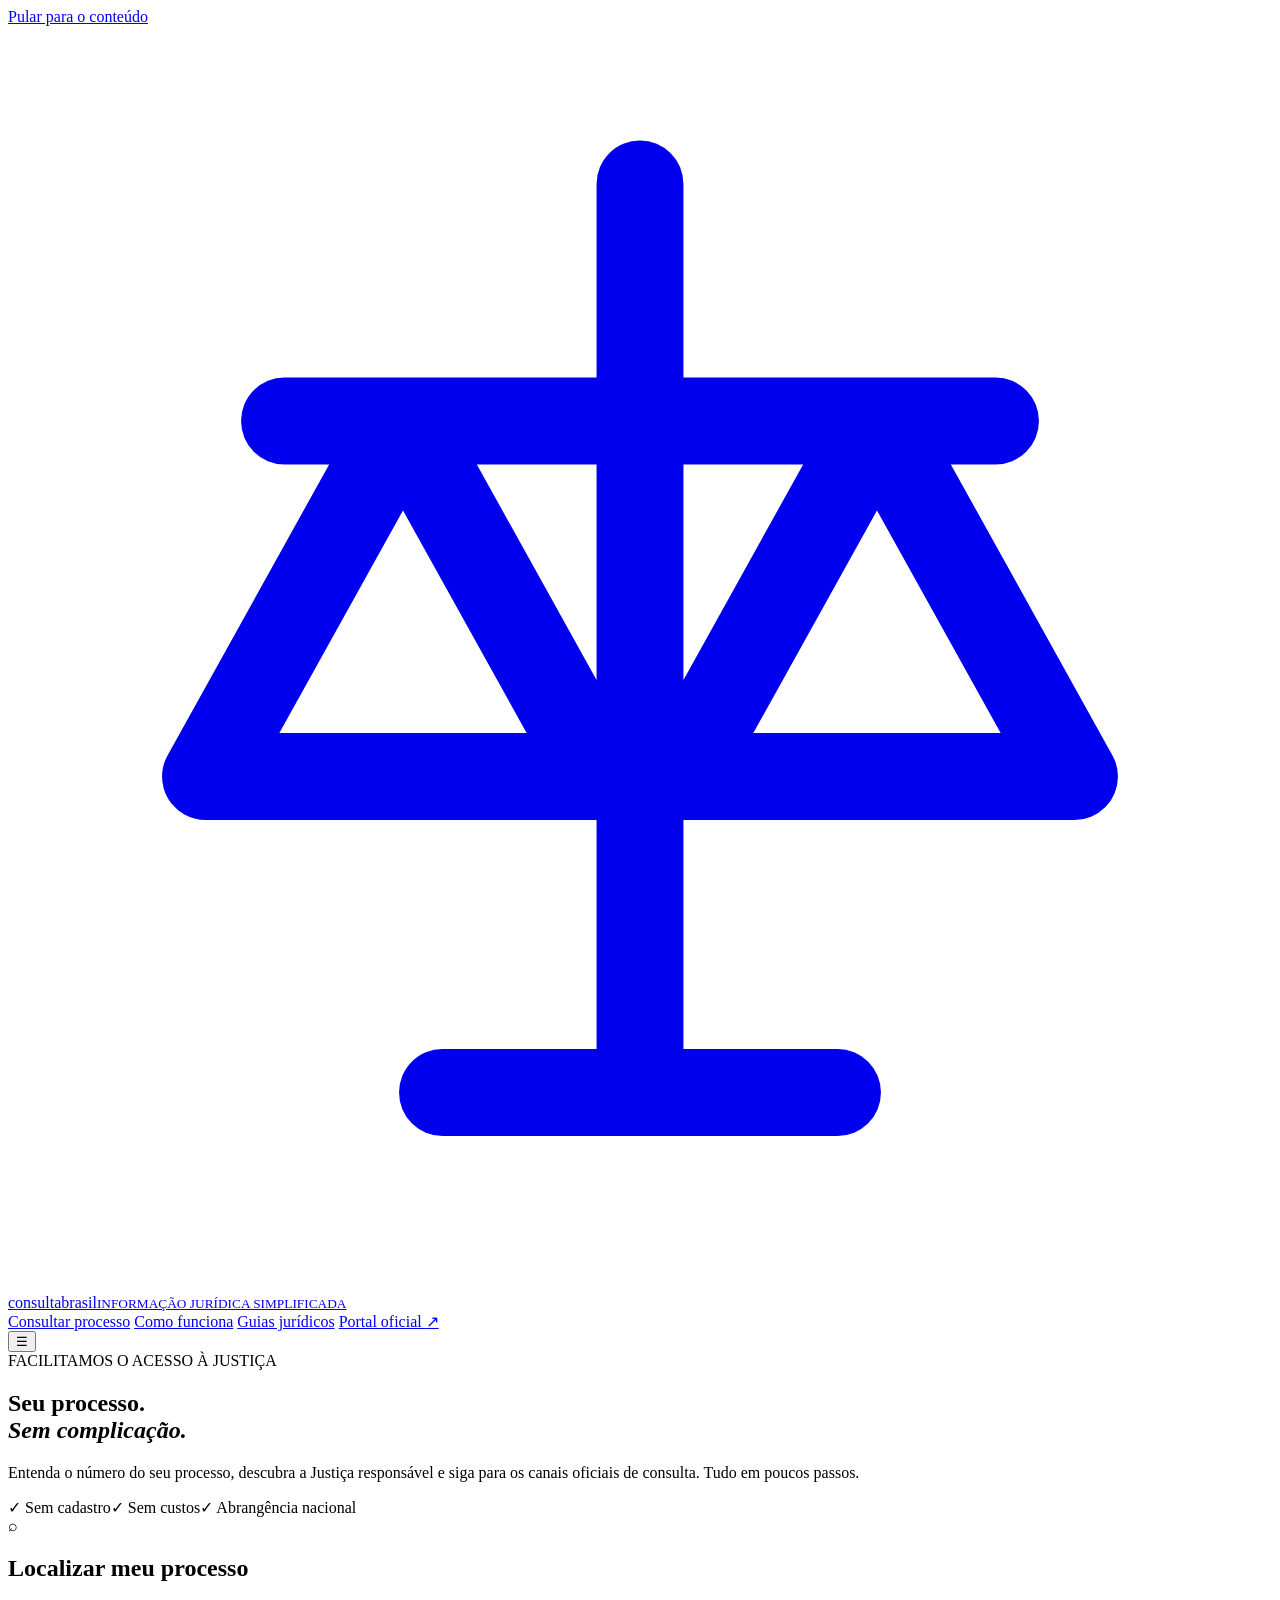
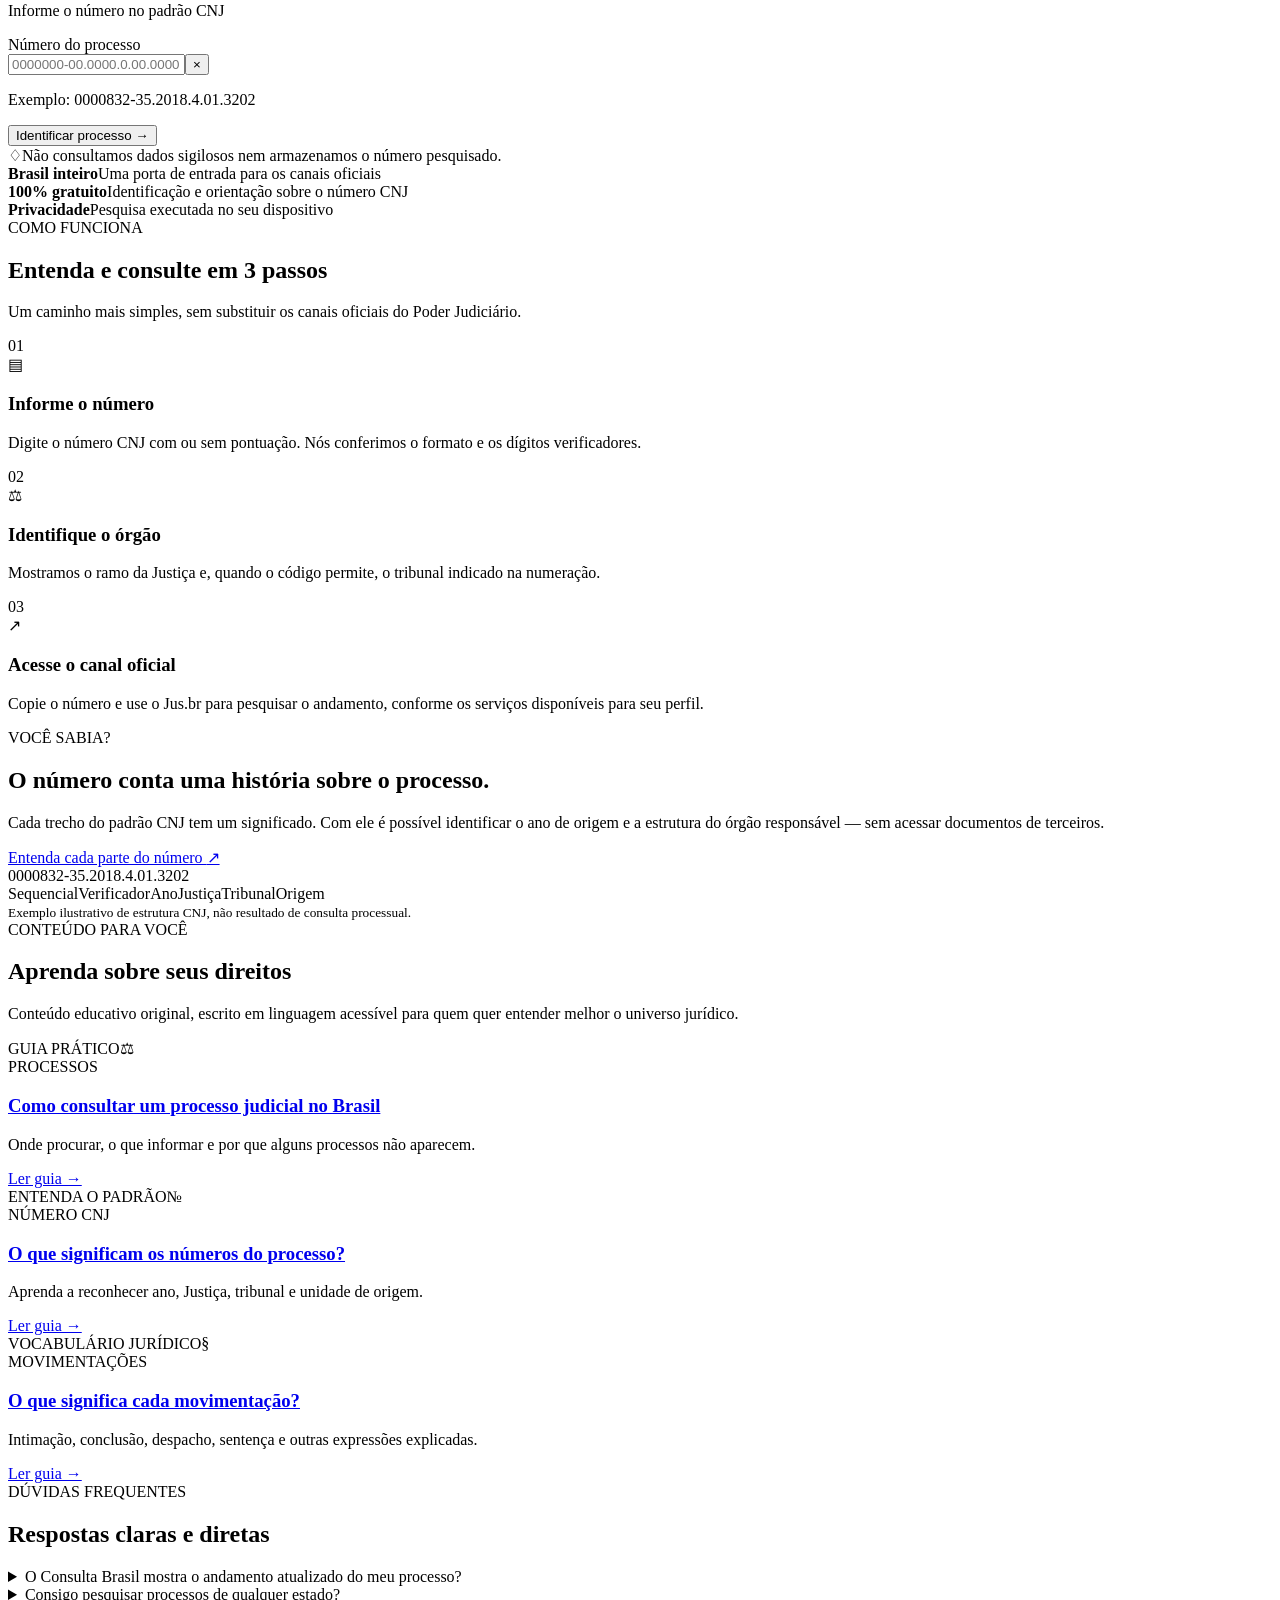
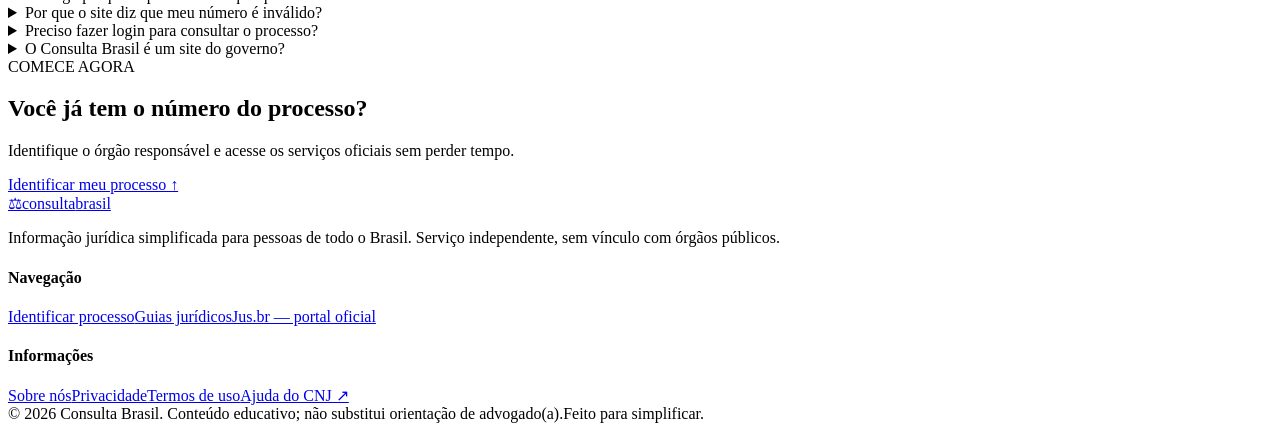
==== index.html @ 80f31849 "feat: iniciar portal Consulta Brasil v1.0.0" ====
<!DOCTYPE html>
<html lang="pt-BR">
<head>
  <meta charset="utf-8" />
  <meta name="viewport" content="width=device-width, initial-scale=1" />
  <meta name="theme-color" content="#0b1425" />
  <meta name="description" content="Entenda o número de seu processo judicial, identifique a Justiça responsável e encontre o caminho para consultar o andamento nos canais oficiais do Brasil." />
  <meta name="robots" content="index,follow" />
  <title>Consulta Brasil — Seu processo, sem complicação</title>
  <link rel="icon" type="image/svg+xml" href="assets/favicon.svg" />
  <link rel="stylesheet" href="assets/style.css" />
  <script src="assets/app.js" defer></script>
</head>
<body>
  <a class="skip" href="#principal">Pular para o conteúdo</a>
  <header class="header">
    <div class="wrap header-inner">
      <a class="brand" href="./" aria-label="Consulta Brasil - início">
        <span class="brand-mark" aria-hidden="true"><svg viewBox="0 0 32 32" fill="none"><path d="M16 4v23M7 10h18M10 10l-5 9h10l-5-9Zm12 0-5 9h10l-5-9ZM11 27h10" stroke="currentColor" stroke-width="2.2" stroke-linejoin="round" stroke-linecap="round"/></svg></span>
        <span>consulta<span class="brand-accent">brasil</span><small>INFORMAÇÃO JURÍDICA SIMPLIFICADA</small></span>
      </a>
      <nav class="nav" aria-label="Navegação principal">
        <a href="#consulta">Consultar processo</a>
        <a href="#como-funciona">Como funciona</a>
        <a href="#guias">Guias jurídicos</a>
        <a class="nav-cta" href="https://www.jus.br/" target="_blank" rel="noopener noreferrer">Portal oficial <span aria-hidden="true">↗</span></a>
      </nav>
      <button id="mobile-menu" class="menu-toggle" aria-expanded="false" aria-controls="mobile-nav" aria-label="Abrir menu">☰</button>
    </div>
    <nav id="mobile-nav" class="mobile-nav wrap" aria-label="Menu mobile" hidden>
      <a href="#consulta">Consultar processo</a><a href="#como-funciona">Como funciona</a><a href="#guias">Guias jurídicos</a><a href="https://www.jus.br/" target="_blank" rel="noopener noreferrer">Portal oficial ↗</a>
    </nav>
  </header>

  <main id="principal">
    <section class="hero" id="consulta">
      <div class="ambient ambient-one"></div><div class="ambient ambient-two"></div>
      <div class="wrap hero-grid">
        <div class="hero-copy">
          <div class="eyebrow"><span class="dot"></span> FACILITAMOS O ACESSO À JUSTIÇA</div>
          <h1>Seu processo.<br /><em>Sem complicação.</em></h1>
          <p>Entenda o número do seu processo, descubra a Justiça responsável e siga para os canais oficiais de consulta. Tudo em poucos passos.</p>
          <div class="hero-trust"><span>✓ Sem cadastro</span><span>✓ Sem custos</span><span>✓ Abrangência nacional</span></div>
        </div>
        <div class="search-card">
          <div class="card-top"><span class="circle-icon" aria-hidden="true">⌕</span><div><h2>Localizar meu processo</h2><p>Informe o número no padrão CNJ</p></div></div>
          <form id="cnj-form" novalidate>
            <label for="processo">Número do processo</label>
            <div class="input-shell"><input id="processo" name="processo" inputmode="numeric" autocomplete="off" maxlength="25" placeholder="0000000-00.0000.0.00.0000" aria-describedby="input-help" required/><button type="button" id="clear-processo" class="clear-btn" aria-label="Limpar número">×</button></div>
            <p id="input-help" class="input-help">Exemplo: 0000832-35.2018.4.01.3202</p>
            <div id="error" class="error" role="alert" hidden></div>
            <button type="submit" class="primary full">Identificar processo <span aria-hidden="true">→</span></button>
          </form>
          <div class="search-foot"><span aria-hidden="true">♢</span><span>Não consultamos dados sigilosos nem armazenamos o número pesquisado.</span></div>
        </div>
      </div>
    </section>

    <section id="result-area" class="wrap result-area" hidden aria-live="polite">
      <div class="result-panel"><div class="result-intro"><div><span class="kicker">RESULTADO DA IDENTIFICAÇÃO</span><h2>Entenda o seu número</h2><p id="result-note">Estas são informações extraídas do número, não uma consulta ao andamento.</p></div><span class="result-pill">Número verificado ✓</span></div>
      <div class="result-grid">
        <div><span class="result-label">Número formatado</span><strong id="result-number">—</strong></div>
        <div><span class="result-label">Ramo da Justiça</span><strong id="result-branch">—</strong></div>
        <div><span class="result-label">Órgão identificado</span><strong id="result-court">—</strong></div>
        <div><span class="result-label">Ano de distribuição</span><strong id="result-year">—</strong></div>
      </div>
      <div class="result-actions"><button class="secondary" id="copy-number">Copiar número</button><a class="primary" href="https://www.jus.br/" target="_blank" rel="noopener noreferrer">Consultar no Jus.br <span aria-hidden="true">↗</span></a></div>
      <p class="result-warning"><strong>Atenção:</strong> a validação verifica apenas o formato e os dígitos do número. Não confirma a existência do processo, sua situação ou suas movimentações. O portal oficial pode exigir autenticação gov.br e a cobertura depende dos sistemas integrados.</p>
      </div>
    </section>

    <section class="metrics"><div class="wrap metric-grid"><div><strong>Brasil inteiro</strong><span>Uma porta de entrada para os canais oficiais</span></div><div><strong>100% gratuito</strong><span>Identificação e orientação sobre o número CNJ</span></div><div><strong>Privacidade</strong><span>Pesquisa executada no seu dispositivo</span></div></div></section>

    <section id="como-funciona" class="section wrap"><div class="section-heading center"><span class="kicker">COMO FUNCIONA</span><h2>Entenda e consulte em 3 passos</h2><p>Um caminho mais simples, sem substituir os canais oficiais do Poder Judiciário.</p></div>
      <div class="steps">
        <article class="step"><div class="step-no">01</div><div class="step-icon">▤</div><h3>Informe o número</h3><p>Digite o número CNJ com ou sem pontuação. Nós conferimos o formato e os dígitos verificadores.</p></article>
        <article class="step"><div class="step-no">02</div><div class="step-icon">⚖</div><h3>Identifique o órgão</h3><p>Mostramos o ramo da Justiça e, quando o código permite, o tribunal indicado na numeração.</p></article>
        <article class="step"><div class="step-no">03</div><div class="step-icon">↗</div><h3>Acesse o canal oficial</h3><p>Copie o número e use o Jus.br para pesquisar o andamento, conforme os serviços disponíveis para seu perfil.</p></article>
      </div>
    </section>

    <section class="explain"><div class="wrap explain-inner"><div><span class="kicker">VOCÊ SABIA?</span><h2>O número conta uma história sobre o processo.</h2><p>Cada trecho do padrão CNJ tem um significado. Com ele é possível identificar o ano de origem e a estrutura do órgão responsável — sem acessar documentos de terceiros.</p><a class="text-link" href="guias/entenda-numero-cnj.html">Entenda cada parte do número <span aria-hidden="true">↗</span></a></div><div class="number-diagram"><div class="diagram-number"><span>0000832</span>-<span>35</span>.<span>2018</span>.<span>4</span>.<span>01</span>.<span>3202</span></div><div class="diagram-chips"><span>Sequencial</span><span>Verificador</span><span>Ano</span><span>Justiça</span><span>Tribunal</span><span>Origem</span></div><small>Exemplo ilustrativo de estrutura CNJ, não resultado de consulta processual.</small></div></div></section>

    <section id="guias" class="section wrap"><div class="section-heading split"><div><span class="kicker">CONTEÚDO PARA VOCÊ</span><h2>Aprenda sobre seus direitos</h2></div><p>Conteúdo educativo original, escrito em linguagem acessível para quem quer entender melhor o universo jurídico.</p></div>
      <div class="articles">
        <article class="article"><div class="article-picture p1"><span>GUIA PRÁTICO</span><span class="illustration">⚖</span></div><div class="article-body"><span class="article-tag">PROCESSOS</span><h3><a href="guias/como-consultar-processo.html">Como consultar um processo judicial no Brasil</a></h3><p>Onde procurar, o que informar e por que alguns processos não aparecem.</p><a class="text-link" href="guias/como-consultar-processo.html">Ler guia →</a></div></article>
        <article class="article"><div class="article-picture p2"><span>ENTENDA O PADRÃO</span><span class="illustration">№</span></div><div class="article-body"><span class="article-tag">NÚMERO CNJ</span><h3><a href="guias/entenda-numero-cnj.html">O que significam os números do processo?</a></h3><p>Aprenda a reconhecer ano, Justiça, tribunal e unidade de origem.</p><a class="text-link" href="guias/entenda-numero-cnj.html">Ler guia →</a></div></article>
        <article class="article"><div class="article-picture p3"><span>VOCABULÁRIO JURÍDICO</span><span class="illustration">§</span></div><div class="article-body"><span class="article-tag">MOVIMENTAÇÕES</span><h3><a href="guias/movimentacoes-processuais.html">O que significa cada movimentação?</a></h3><p>Intimação, conclusão, despacho, sentença e outras expressões explicadas.</p><a class="text-link" href="guias/movimentacoes-processuais.html">Ler guia →</a></div></article>
      </div>
    </section>

    <section class="section faq wrap"><div class="section-heading center"><span class="kicker">DÚVIDAS FREQUENTES</span><h2>Respostas claras e diretas</h2></div><div class="faq-list">
      <details><summary>O Consulta Brasil mostra o andamento atualizado do meu processo?</summary><p>Ainda não. Nesta versão, a ferramenta valida e interpreta o número CNJ e encaminha você para a consulta no portal oficial Jus.br. Não exibimos movimentações reais sem uma fonte de dados autorizada.</p></details>
      <details><summary>Consigo pesquisar processos de qualquer estado?</summary><p>A ferramenta reconhece números CNJ de ramos da Justiça de todo o país, inclusive os 27 tribunais estaduais. A consulta de andamento ocorre no Jus.br ou no tribunal competente, conforme disponibilidade e requisitos de acesso.</p></details>
      <details><summary>Por que o site diz que meu número é inválido?</summary><p>Verifique se digitou os 20 dígitos, se não faltou nenhum zero à esquerda e se copiou corretamente o dígito verificador. Alguns processos antigos podem usar formatos diferentes do CNJ.</p></details>
      <details><summary>Preciso fazer login para consultar o processo?</summary><p>Para identificar o número aqui, não. Para acessar serviços do Jus.br, pode ser necessário entrar com uma conta gov.br de nível exigido pelo serviço. Consulte as instruções do CNJ.</p></details>
      <details><summary>O Consulta Brasil é um site do governo?</summary><p>Não. Somos uma iniciativa independente de informação jurídica. Não temos vínculo oficial com o CNJ, tribunais ou o portal Jus.br.</p></details>
    </div></section>

    <section class="end-banner"><div class="wrap end-banner-inner"><div><span class="kicker">COMECE AGORA</span><h2>Você já tem o número do processo?</h2><p>Identifique o órgão responsável e acesse os serviços oficiais sem perder tempo.</p></div><a class="primary light" href="#consulta">Identificar meu processo ↑</a></div></section>
  </main>

  <footer class="footer"><div class="wrap footer-top"><div class="footer-brand"><a class="brand" href="./"><span class="brand-mark" aria-hidden="true">⚖</span><span>consulta<span class="brand-accent">brasil</span></span></a><p>Informação jurídica simplificada para pessoas de todo o Brasil. Serviço independente, sem vínculo com órgãos públicos.</p></div><div><h4>Navegação</h4><a href="#consulta">Identificar processo</a><a href="#guias">Guias jurídicos</a><a href="https://www.jus.br/" target="_blank" rel="noopener noreferrer">Jus.br — portal oficial</a></div><div><h4>Informações</h4><a href="sobre.html">Sobre nós</a><a href="privacidade.html">Privacidade</a><a href="termos.html">Termos de uso</a><a href="https://www.cnj.jus.br/tecnologia-da-informacao-e-comunicacao/justica-4-0/jus-br/perguntas-frequentes/" target="_blank" rel="noopener noreferrer">Ajuda do CNJ ↗</a></div></div><div class="wrap footer-bottom"><span>© <span id="year">2026</span> Consulta Brasil. Conteúdo educativo; não substitui orientação de advogado(a).</span><span>Feito para simplificar.</span></div></footer>
  <div id="toast" class="toast" role="status" aria-live="polite" hidden></div>
</body></html>
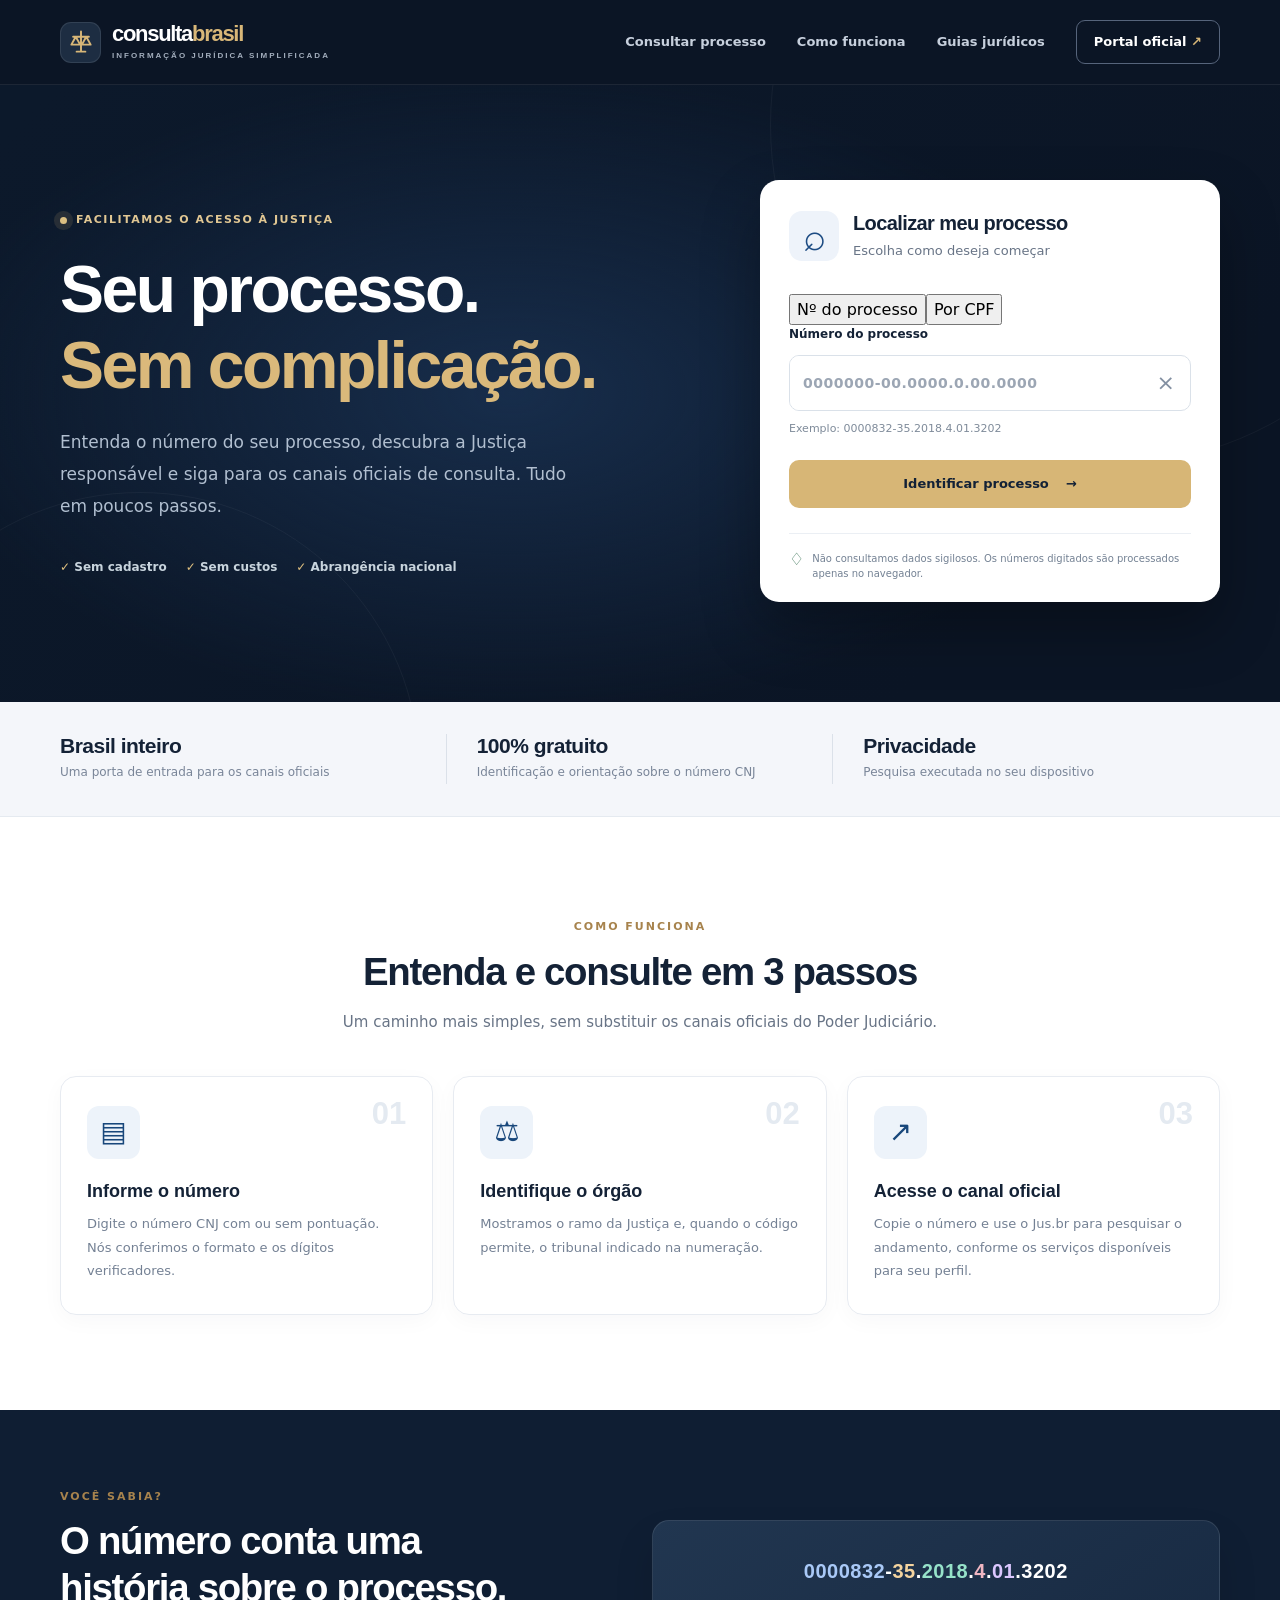
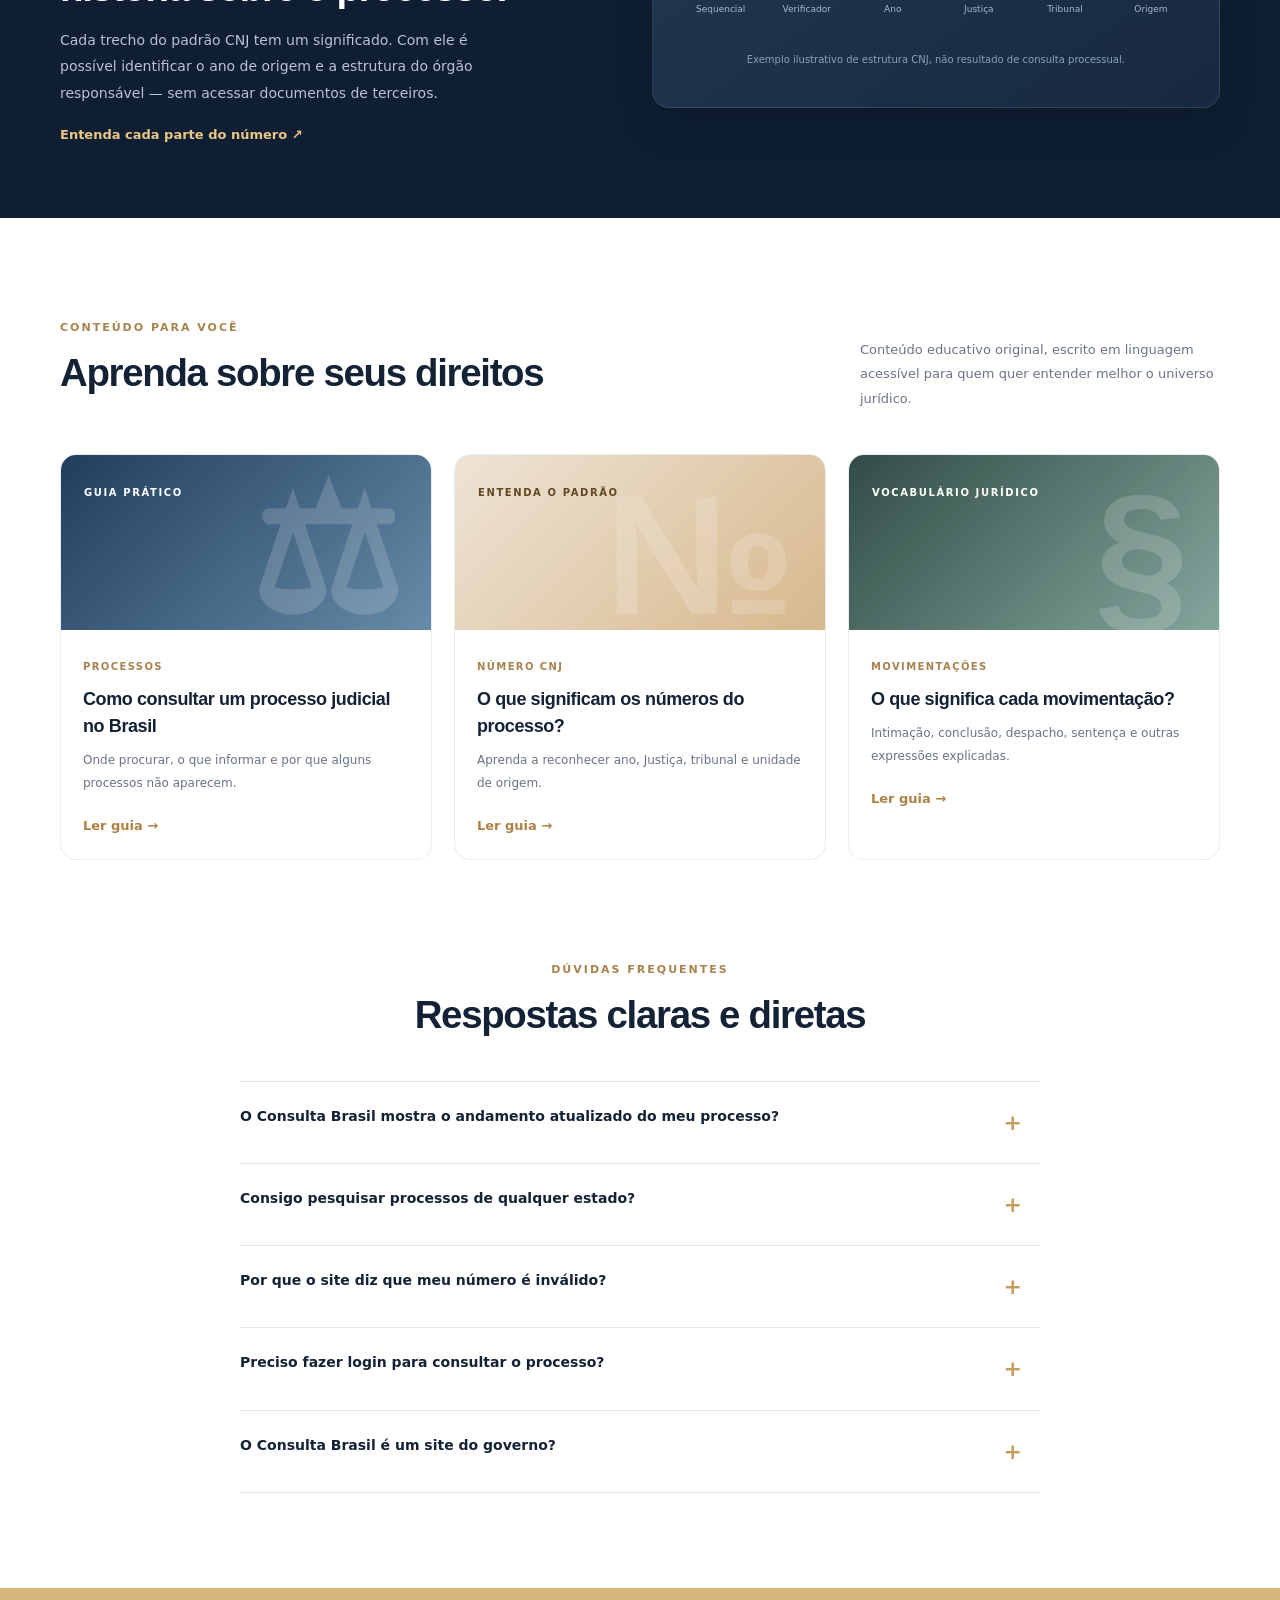
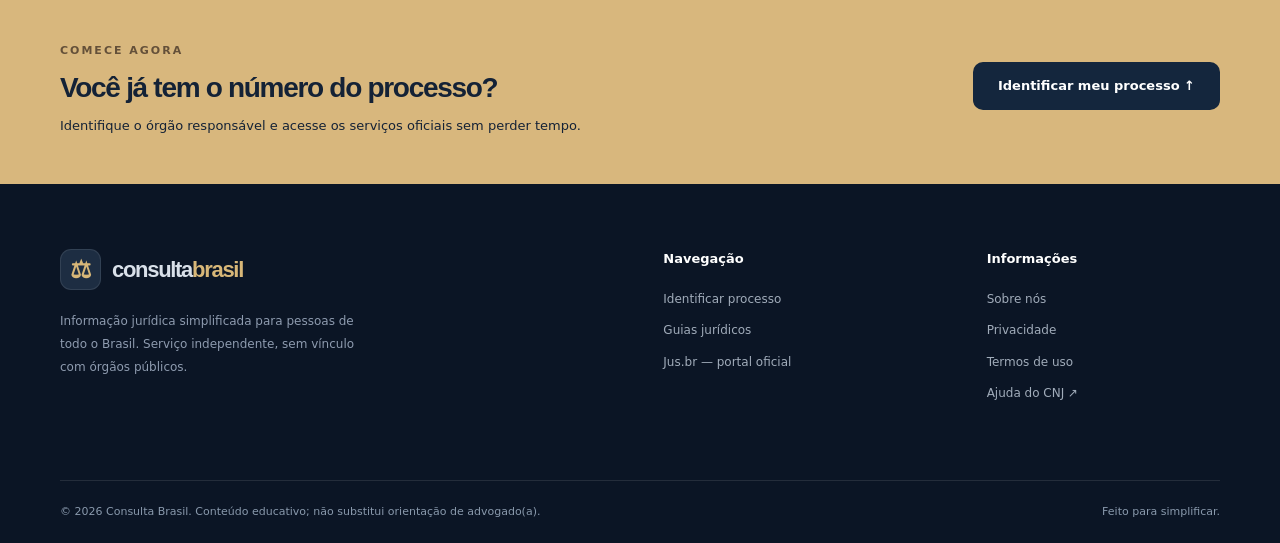
==== commit 2cb14d91: "feat: adicionar aba de consulta CPF com acesso seguro a portais oficiais" ====
--- a/index.html
+++ b/index.html
@@ -43,7 +43,8 @@
           <div class="hero-trust"><span>✓ Sem cadastro</span><span>✓ Sem custos</span><span>✓ Abrangência nacional</span></div>
         </div>
         <div class="search-card">
-          <div class="card-top"><span class="circle-icon" aria-hidden="true">⌕</span><div><h2>Localizar meu processo</h2><p>Informe o número no padrão CNJ</p></div></div>
+          <div class="card-top"><span class="circle-icon" aria-hidden="true">⌕</span><div><h2>Localizar meu processo</h2><p>Escolha como deseja começar</p></div></div>
+          <div class="search-tabs" role="tablist" aria-label="Forma de consulta"><button type="button" id="tab-cnj" class="search-tab active" role="tab" aria-selected="true" aria-controls="cnj-form">Nº do processo</button><button type="button" id="tab-cpf" class="search-tab" role="tab" aria-selected="false" aria-controls="cpf-form">Por CPF</button></div>
           <form id="cnj-form" novalidate>
             <label for="processo">Número do processo</label>
             <div class="input-shell"><input id="processo" name="processo" inputmode="numeric" autocomplete="off" maxlength="25" placeholder="0000000-00.0000.0.00.0000" aria-describedby="input-help" required/><button type="button" id="clear-processo" class="clear-btn" aria-label="Limpar número">×</button></div>
@@ -51,7 +52,27 @@
             <div id="error" class="error" role="alert" hidden></div>
             <button type="submit" class="primary full">Identificar processo <span aria-hidden="true">→</span></button>
           </form>
-          <div class="search-foot"><span aria-hidden="true">♢</span><span>Não consultamos dados sigilosos nem armazenamos o número pesquisado.</span></div>
+          <form id="cpf-form" novalidate hidden aria-labelledby="tab-cpf">
+            <label for="cpf">CPF da pessoa interessada</label>
+            <div class="input-shell"><input id="cpf" name="cpf" inputmode="numeric" autocomplete="off" maxlength="14" placeholder="000.000.000-00" aria-describedby="cpf-help" required/><button type="button" id="clear-cpf" class="clear-btn" aria-label="Limpar CPF">×</button></div>
+            <p id="cpf-help" class="input-help">Validamos o formato no seu aparelho. O CPF não é enviado nem armazenado pelo Consulta Brasil.</p>
+            <label for="cpf-court">Onde deseja consultar?</label>
+            <select id="cpf-court" class="court-select" required>
+              <option value="mt">Mato Grosso — TJMT</option>
+              <option value="mg">Minas Gerais — TJMG (PJe 1º grau)</option>
+              <option value="rj">Rio de Janeiro — TJRJ (PJe 2º grau)</option>
+              <option value="outros">Outros tribunais do Brasil — Diretório do CNJ</option>
+            </select>
+            <div id="cpf-error" class="error" role="alert" hidden></div>
+            <button type="submit" class="primary full">Escolher consulta oficial <span aria-hidden="true">↗</span></button>
+            <div id="cpf-result" class="cpf-result" hidden aria-live="polite">
+              <strong id="cpf-result-title">CPF validado</strong>
+              <p id="cpf-result-info">Agora abra o tribunal e informe o CPF na página oficial.</p>
+              <div class="result-actions"><button type="button" class="secondary" id="copy-cpf">Copiar CPF</button><a id="cpf-official-link" class="primary" href="https://consultaprocessual.tjmt.jus.br/" target="_blank" rel="noopener noreferrer">Abrir tribunal ↗</a></div>
+            </div>
+            <p class="cpf-disclaimer">Não buscamos processos por CPF diretamente nem mostramos dados de terceiros. Somente o tribunal informa resultados públicos, conforme suas regras.</p>
+          </form>
+          <div class="search-foot"><span aria-hidden="true">♢</span><span>Não consultamos dados sigilosos. Os números digitados são processados apenas no navegador.</span></div>
         </div>
       </div>
     </section>
--- a/assets/style.css
+++ b/assets/style.css
@@ -0,0 +1,11 @@
+:root{--ink:#142236;--muted:#687486;--dark:#0b1525;--dark2:#101e34;--gold:#d8b778;--bg:#f8fafc;--line:#e5eaf0;--blue:#1a4f9d;--radius:18px}
+*{box-sizing:border-box}html{scroll-behavior:smooth}body{margin:0;font-family:'DM Sans',system-ui,-apple-system,sans-serif;background:#fff;color:var(--ink);line-height:1.6}a{text-decoration:none;color:inherit}button,input{font:inherit}button{cursor:pointer}button:focus-visible,a:focus-visible,input:focus-visible,summary:focus-visible{outline:3px solid #9bc6ff;outline-offset:3px}h1,h2,h3,h4,p{margin-top:0}.wrap{width:min(1160px,calc(100% - 44px));margin-inline:auto}.skip{position:absolute;top:-100px;left:10px;background:white;padding:10px;z-index:999}.skip:focus{top:10px}[hidden]{display:none!important}
+.header{height:auto;min-height:84px;background:#0b1525;border-bottom:1px solid #ffffff13;color:white;position:relative;z-index:10}.header-inner{display:flex;align-items:center;justify-content:space-between;min-height:84px}.brand{display:inline-flex;align-items:center;gap:11px;font-family:'Manrope',sans-serif;font-size:22px;font-weight:800;letter-spacing:-1.3px;line-height:1}.brand-mark{width:41px;height:41px;background:#1d2d42;color:var(--gold);display:grid;place-items:center;border:1px solid #ffffff18;border-radius:11px;font-size:24px}.brand-mark svg{width:28px}.brand-accent{color:var(--gold)}.brand small{display:block;font:600 8px/1.5 'Manrope',sans-serif;letter-spacing:2px;color:#a3aebd;margin-top:5px}.nav{display:flex;align-items:center;gap:31px;font-size:13px;color:#c7d0dd;font-weight:600}.nav>a:hover,.mobile-nav>a:hover{color:white}.nav .nav-cta{border:1px solid #56647b;padding:11px 17px;border-radius:9px;color:white}.nav .nav-cta span{color:var(--gold)}.menu-toggle{display:none;background:none;border:1px solid #657185;color:white;border-radius:8px;padding:5px 10px;font-size:24px}.mobile-nav{padding-bottom:20px}.mobile-nav a{display:block;color:#e7edf4;padding:12px;border-bottom:1px solid #ffffff18}
+.hero{position:relative;background:radial-gradient(ellipse 58% 65% at 40% 50%,#172d4b 0%,transparent 80%),linear-gradient(135deg,#0c192b 3%,#0b1525 80%);overflow:hidden;padding:95px 0 100px;color:white}.ambient{position:absolute;border:1px solid #ffffff0b;border-radius:50%;pointer-events:none}.ambient-one{width:680px;height:680px;top:-300px;right:-170px}.ambient-two{width:560px;height:560px;bottom:-350px;left:-140px}.hero-grid{display:grid;grid-template-columns:1fr 460px;gap:62px;align-items:center;position:relative}.eyebrow,.kicker{font-weight:800;letter-spacing:2px;font-size:11px;color:#a7834d}.eyebrow{display:inline-flex;align-items:center;gap:9px;letter-spacing:1.5px;color:#e1c793;margin-bottom:23px}.dot{width:7px;height:7px;border-radius:50%;background:#dcc082;box-shadow:0 0 0 6px #dab77620}.hero h1{font:800 clamp(38px,5.2vw,66px)/1.15 'Manrope',sans-serif;letter-spacing:-2.5px;margin:0 0 22px}.hero h1 em{font-style:normal;color:#dab97b}.hero-copy>p{color:#b1bfd0;max-width:520px;font-size:17px;line-height:1.9}.hero-trust{display:flex;gap:19px;flex-wrap:wrap;color:#c8d4dd;margin-top:35px;font-weight:700;font-size:12px}.hero-trust span::first-letter{color:#e0c180}.search-card{background:#fff;color:var(--ink);padding:31px 29px 21px;border-radius:19px;box-shadow:0 27px 58px #0000004d}.card-top{display:flex;align-items:center;gap:14px;margin-bottom:32px}.circle-icon{display:grid;place-items:center;width:50px;height:50px;border-radius:13px;background:#eef3fa;color:#1d4c83;font-size:39px;font-family:Georgia,serif;line-height:1}.card-top h2{font:800 20px/1.25 'Manrope',sans-serif;letter-spacing:-.6px;margin-bottom:5px}.card-top p{font-size:13px;color:var(--muted);margin:0}.search-card label{display:block;font-weight:800;font-size:12px;margin-bottom:10px}.input-shell{display:flex;align-items:center;border:1px solid #dae1e9;border-radius:10px;overflow:hidden;transition:.2s}.input-shell:focus-within{border-color:#3e7bcb;box-shadow:0 0 0 3px #2069b51a}.input-shell input{border:0;padding:16px 13px;width:100%;min-width:0;outline:none!important;letter-spacing:.5px;color:#162940;font-weight:700;font-size:14px}.input-shell input::placeholder{color:#9ca6b4}.clear-btn{border:0;background:transparent;color:#8390a2;padding:8px 15px;font-size:22px}.input-help{font-size:11px;color:#7f8b9a;margin:9px 0 22px}.error{background:#fff0f0;border:1px solid #ffbaba;color:#a72c2c;padding:11px 13px;border-radius:8px;font-size:12px;margin-bottom:12px}.primary{display:inline-flex;align-items:center;justify-content:center;gap:17px;padding:14px 25px;border:0;border-radius:10px;background:#d7b676;color:#122136;font-size:13px;font-weight:800;min-height:48px;transition:filter .2s,transform .2s}.primary:hover{filter:brightness(1.07);transform:translateY(-1px)}.primary.full{width:100%}.search-foot{border-top:1px solid #ebeff4;display:flex;gap:8px;align-items:flex-start;margin-top:25px;padding-top:17px;color:#738193;font-size:10px;line-height:1.5}.search-foot span:first-child{color:#4d8066;font-size:17px;margin-top:-4px}
+.result-area{padding-top:32px;scroll-margin-top:20px}.result-panel{padding:30px;border:1px solid #dae5ee;box-shadow:0 10px 25px #1e3c5910;border-radius:18px;background:#f9fbff}.result-intro{display:flex;justify-content:space-between;align-items:start;gap:12px}.result-intro h2{font:800 26px 'Manrope',sans-serif;letter-spacing:-.7px;margin:5px 0 4px}.result-intro p{color:var(--muted);font-size:13px}.result-pill{white-space:nowrap;color:#236149;background:#e4f5e9;border-radius:50px;padding:8px 12px;font-size:11px;font-weight:800}.result-grid{display:grid;grid-template-columns:repeat(2,1fr);gap:15px;padding:23px 0}.result-grid>div{padding:15px;border:1px solid #e1e8f0;border-radius:10px;background:white}.result-label{display:block;color:var(--muted);font-size:11px;margin-bottom:7px}.result-grid strong{font-size:14px;overflow-wrap:anywhere}.result-actions{display:flex;gap:12px;flex-wrap:wrap}.secondary{border:1px solid #aebacc;background:#fff;border-radius:10px;color:var(--ink);padding:14px 22px;font-size:13px;font-weight:800}.result-warning{margin:16px 0 0;color:#617184;font-size:12px;line-height:1.7}.metrics{background:#f4f6fa;border-bottom:1px solid var(--line)}.metric-grid{display:grid;grid-template-columns:repeat(3,1fr);padding:32px 0}.metric-grid>div{padding:0 30px;border-right:1px solid #dbe1e9}.metric-grid>div:first-child{padding-left:0}.metric-grid>div:last-child{border:0}.metric-grid strong{display:block;font:800 21px 'Manrope',sans-serif;letter-spacing:-.5px}.metric-grid span{color:#798598;font-size:12px}
+.section{padding-top:95px;padding-bottom:95px}.section-heading{margin-bottom:42px}.section-heading.center{text-align:center}.section-heading h2,.explain h2,.end-banner h2{font:800 clamp(28px,3vw,39px)/1.22 'Manrope',sans-serif;letter-spacing:-1.3px;margin:11px 0 15px}.section-heading p{color:var(--muted);font-size:15px;margin:0}.steps{display:grid;grid-template-columns:repeat(3,1fr);gap:20px}.step{border:1px solid #e7ebf1;border-radius:16px;padding:29px 26px 31px;box-shadow:0 6px 22px #172e4d08;position:relative}.step-no{position:absolute;right:26px;top:19px;color:#e4eaf1;font:800 31px 'Manrope',sans-serif}.step-icon{display:grid;place-items:center;width:53px;height:53px;border-radius:12px;background:#edf3fa;color:#18477b;font-size:28px;margin-bottom:22px}.step h3{font:800 18px 'Manrope',sans-serif;margin-bottom:10px}.step p{font-size:13px;color:#748194;line-height:1.8;margin:0}.explain{background:#0f1e33;color:white;padding:72px 0}.explain-inner{display:grid;grid-template-columns:1fr 1.1fr;gap:75px;align-items:center}.explain h2{max-width:490px}.explain p{color:#b8c3d3;line-height:1.9;font-size:14px;max-width:460px}.text-link{color:#ad8143;font-size:13px;font-weight:800}.explain .text-link{color:#ebc786}.number-diagram{background:linear-gradient(145deg,#213650,#172941);padding:39px 27px;border:1px solid #ffffff19;border-radius:17px;box-shadow:0 22px 38px #0002}.diagram-number{font:800 clamp(14px,1.7vw,20px) 'Manrope',sans-serif;letter-spacing:.5px;white-space:nowrap;text-align:center}.diagram-number span:nth-child(1){color:#a9c9f7}.diagram-number span:nth-child(2){color:#f4d49f}.diagram-number span:nth-child(3){color:#96e2c9}.diagram-number span:nth-child(4){color:#f0b6c2}.diagram-number span:nth-child(5){color:#dbc7ff}.diagram-number span:nth-child(6){color:#fff}.diagram-chips{display:grid;grid-template-columns:repeat(6,1fr);gap:4px;margin-top:19px}.diagram-chips span{font-size:9px;text-align:center;color:#aabacf;overflow-wrap:anywhere}.number-diagram small{display:block;color:#8da1b9;text-align:center;margin-top:35px;font-size:10px}.section-heading.split{display:flex;justify-content:space-between;align-items:end;gap:30px}.split p{max-width:360px;font-size:13px;line-height:1.9}.articles{display:grid;grid-template-columns:repeat(3,1fr);gap:22px}.article{border:1px solid #e8edf2;border-radius:16px;overflow:hidden;transition:box-shadow .2s,transform .2s}.article:hover{transform:translateY(-4px);box-shadow:0 14px 30px #12304c18}.article-picture{height:175px;background:#e3ebf2;position:relative;padding:23px;overflow:hidden}.article-picture.p1{background:linear-gradient(135deg,#213d5d,#678ca9)}.article-picture.p2{background:linear-gradient(135deg,#eee4d6,#d7b88d)}.article-picture.p3{background:linear-gradient(135deg,#314c46,#84a69d)}.article-picture>span:first-child{color:white;font-size:10px;letter-spacing:1.6px;font-weight:800}.article-picture.p2>span:first-child{color:#624821}.illustration{position:absolute;right:30px;bottom:-23px;opacity:.16;font:800 170px 'Manrope',sans-serif;color:white}.article-body{padding:22px}.article-tag{font-size:10px;font-weight:800;letter-spacing:1.4px;color:#a78250}.article-body h3{font:800 18px/1.5 'Manrope',sans-serif;letter-spacing:-.4px;margin:9px 0}.article-body p{font-size:12px;color:var(--muted);line-height:1.9;margin-bottom:17px}.faq{padding-top:0}.faq-list{max-width:800px;margin:auto;border-top:1px solid #e5eaf0}.faq-list details{border-bottom:1px solid #e5eaf0;padding:3px 0}.faq-list summary{cursor:pointer;padding:20px 18px 20px 0;font-size:14px;font-weight:800;list-style:none;display:flex;justify-content:space-between;gap:15px}.faq-list summary::-webkit-details-marker{display:none}.faq-list summary::after{content:'+';color:#c59e5c;font-size:22px}.faq-list details[open] summary::after{content:'−'}.faq-list details p{color:#728094;font-size:13px;line-height:1.9;margin:0 0 22px}.end-banner{background:#d8b77d;padding:48px 0}.end-banner-inner{display:flex;justify-content:space-between;align-items:center;gap:24px}.end-banner .kicker{color:#645039}.end-banner h2{font-size:28px;margin:10px 0}.end-banner p{margin:0;font-size:13px}.primary.light{background:#14263d;color:white;white-space:nowrap}
+.footer{background:#0b1525;color:#d9e0e9}.footer-top{padding:65px 0;display:grid;grid-template-columns:2.2fr 1fr 1fr;gap:90px}.footer .brand{font-size:22px}.footer-brand p{font-size:12px;color:#8e9baf;max-width:310px;line-height:1.9;margin-top:20px}.footer h4{font-size:13px;margin:0 0 20px;color:white}.footer-top>div:not(:first-child) a{display:block;color:#a1acba;font-size:12px;margin-bottom:12px}.footer-top a:hover{color:var(--gold)}.footer-bottom{padding:22px 0;border-top:1px solid #ffffff1a;display:flex;justify-content:space-between;gap:20px;color:#8999ac;font-size:11px}.toast{position:fixed;bottom:25px;left:50%;transform:translateX(-50%);background:#173457;color:white;border-radius:10px;padding:14px 21px;box-shadow:0 10px 30px #0004;z-index:30;font-size:13px}
+/* Inner pages */.subhero{background:#0e1d31;color:white;padding:72px 0}.subhero h1{font:800 clamp(29px,5vw,51px)/1.18 'Manrope',sans-serif;letter-spacing:-1.5px;max-width:800px;margin:17px 0}.subhero p{color:#b4c1d0;max-width:700px;font-size:15px}.reading{padding-top:70px;padding-bottom:100px;max-width:820px}.reading h2{font:800 26px/1.35 'Manrope',sans-serif;letter-spacing:-.6px;margin:38px 0 14px}.reading h3{font:800 19px 'Manrope',sans-serif;margin:28px 0 12px}.reading p,.reading li{color:#45566c;font-size:15px;line-height:1.9}.reading li{margin-bottom:8px}.reading a{color:#1961a0;text-decoration:underline}.reading .notice{padding:16px 20px;border-left:4px solid #cfac72;background:#fcf7ef;border-radius:8px;font-size:14px;color:#4d5360;margin:26px 0}.reading .back{display:inline-block;margin-bottom:20px;font-size:13px;color:#527293;text-decoration:none}
+@media(max-width:980px){.hero-grid{grid-template-columns:1fr 410px;gap:24px}.hero h1{font-size:46px}.nav{gap:14px}.explain-inner{gap:24px}.footer-top{gap:35px}}
+@media(max-width:760px){.wrap{width:min(100% - 34px,620px)}.header-inner{min-height:70px}.header{min-height:70px}.brand{font-size:20px}.brand-mark{width:36px;height:36px}.nav{display:none}.menu-toggle{display:block}.hero{padding:68px 0 60px}.hero-grid{grid-template-columns:1fr;gap:35px}.hero h1{font-size:clamp(35px,8vw,53px)}.hero-copy>p{font-size:15px}.hero-trust{gap:12px;font-size:11px;margin-top:20px}.search-card{padding:25px 22px 18px}.metric-grid{grid-template-columns:1fr;gap:22px;padding:30px 0}.metric-grid>div{border:0;border-bottom:1px solid #dfe6ef;padding:0 0 20px}.metric-grid>div:last-child{padding:0;border:0}.section{padding-top:65px;padding-bottom:65px}.steps,.articles{grid-template-columns:1fr}.explain{padding:60px 0}.explain-inner{grid-template-columns:1fr;gap:27px}.diagram-number{font-size:clamp(13px,3.6vw,20px)}.diagram-chips span{font-size:8px}.section-heading.split{display:block}.result-grid{grid-template-columns:1fr}.result-intro{display:block}.result-pill{display:inline-block;margin-top:8px}.result-actions>*{flex:1}.footer-top{grid-template-columns:1fr 1fr;gap:30px}.footer-brand{grid-column:1/-1}.footer-bottom{display:block}.footer-bottom span{display:block;margin-bottom:9px}.end-banner-inner{display:block}.end-banner .primary{margin-top:23px}.section-heading h2{font-size:31px}}
+@media(prefers-reduced-motion:reduce){*,*::before,*::after{animation-duration:.01ms!important;transition-duration:.01ms!important;scroll-behavior:auto!important}}
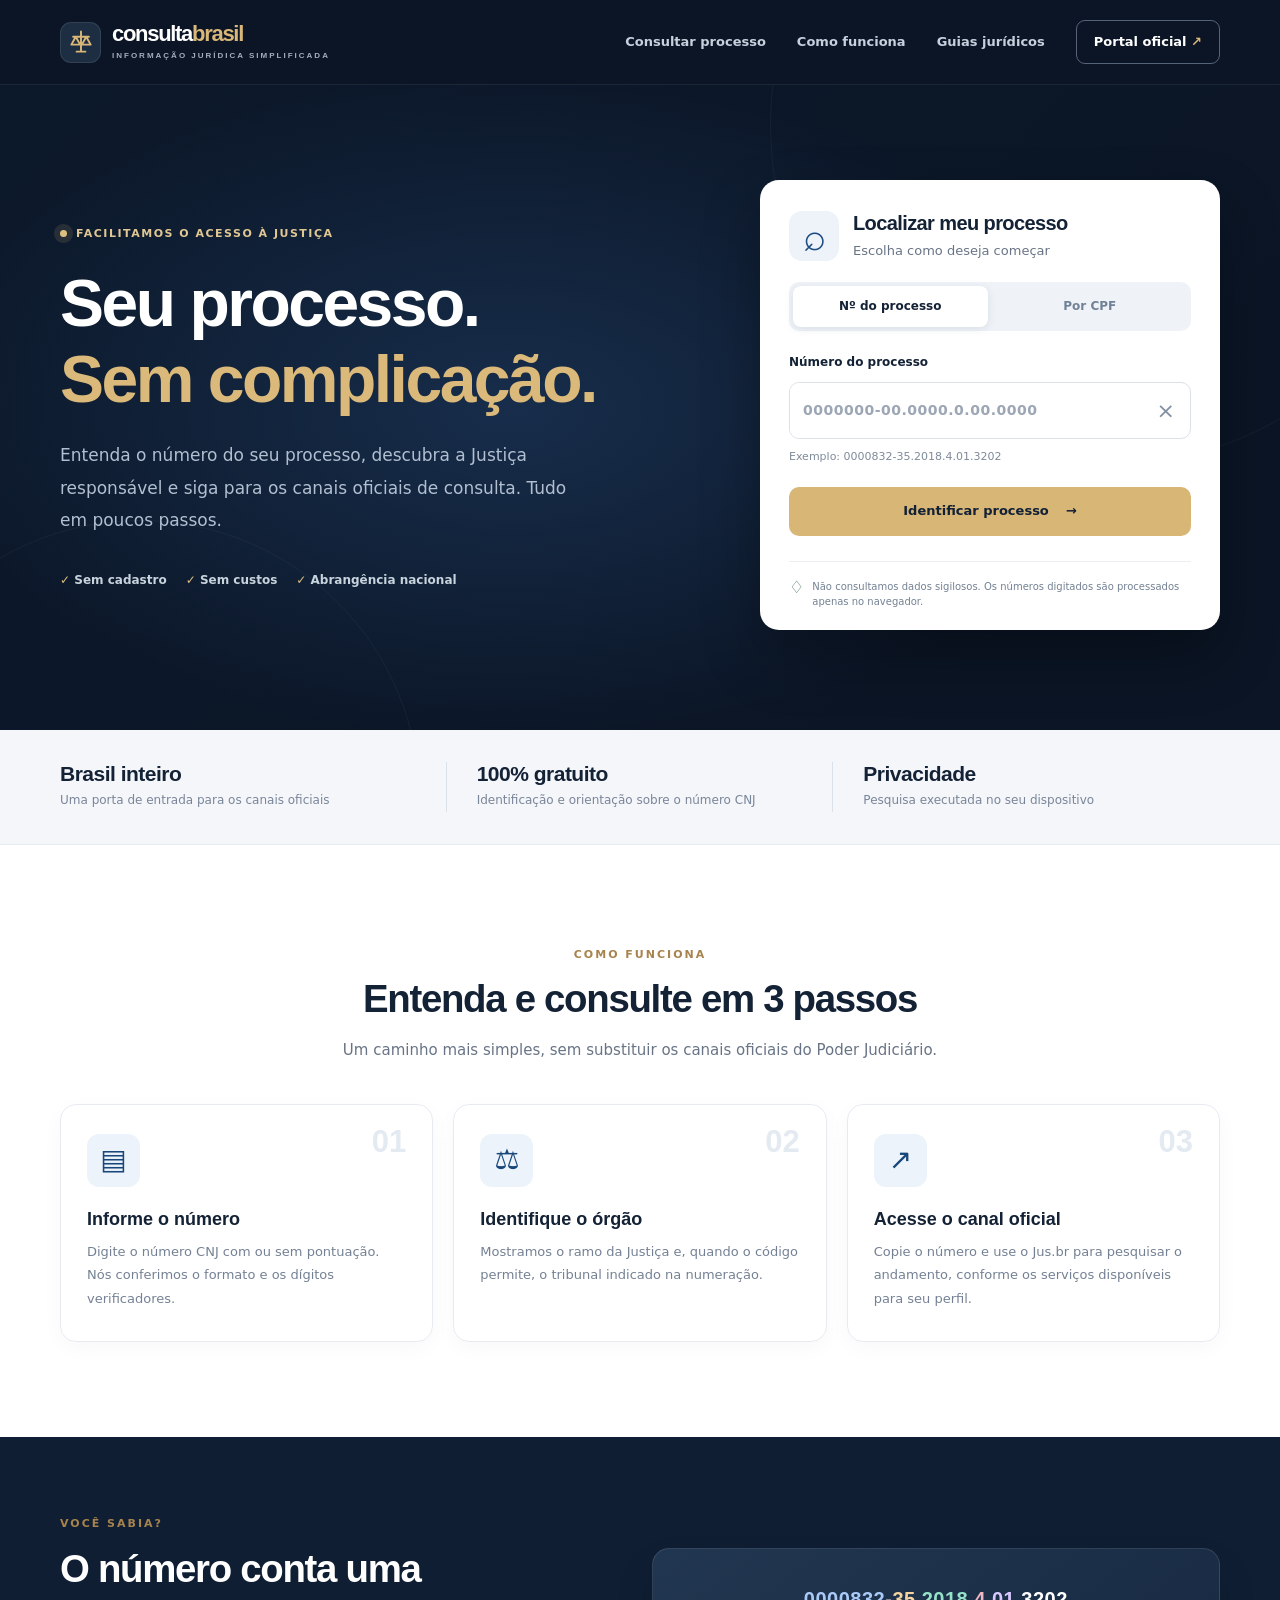
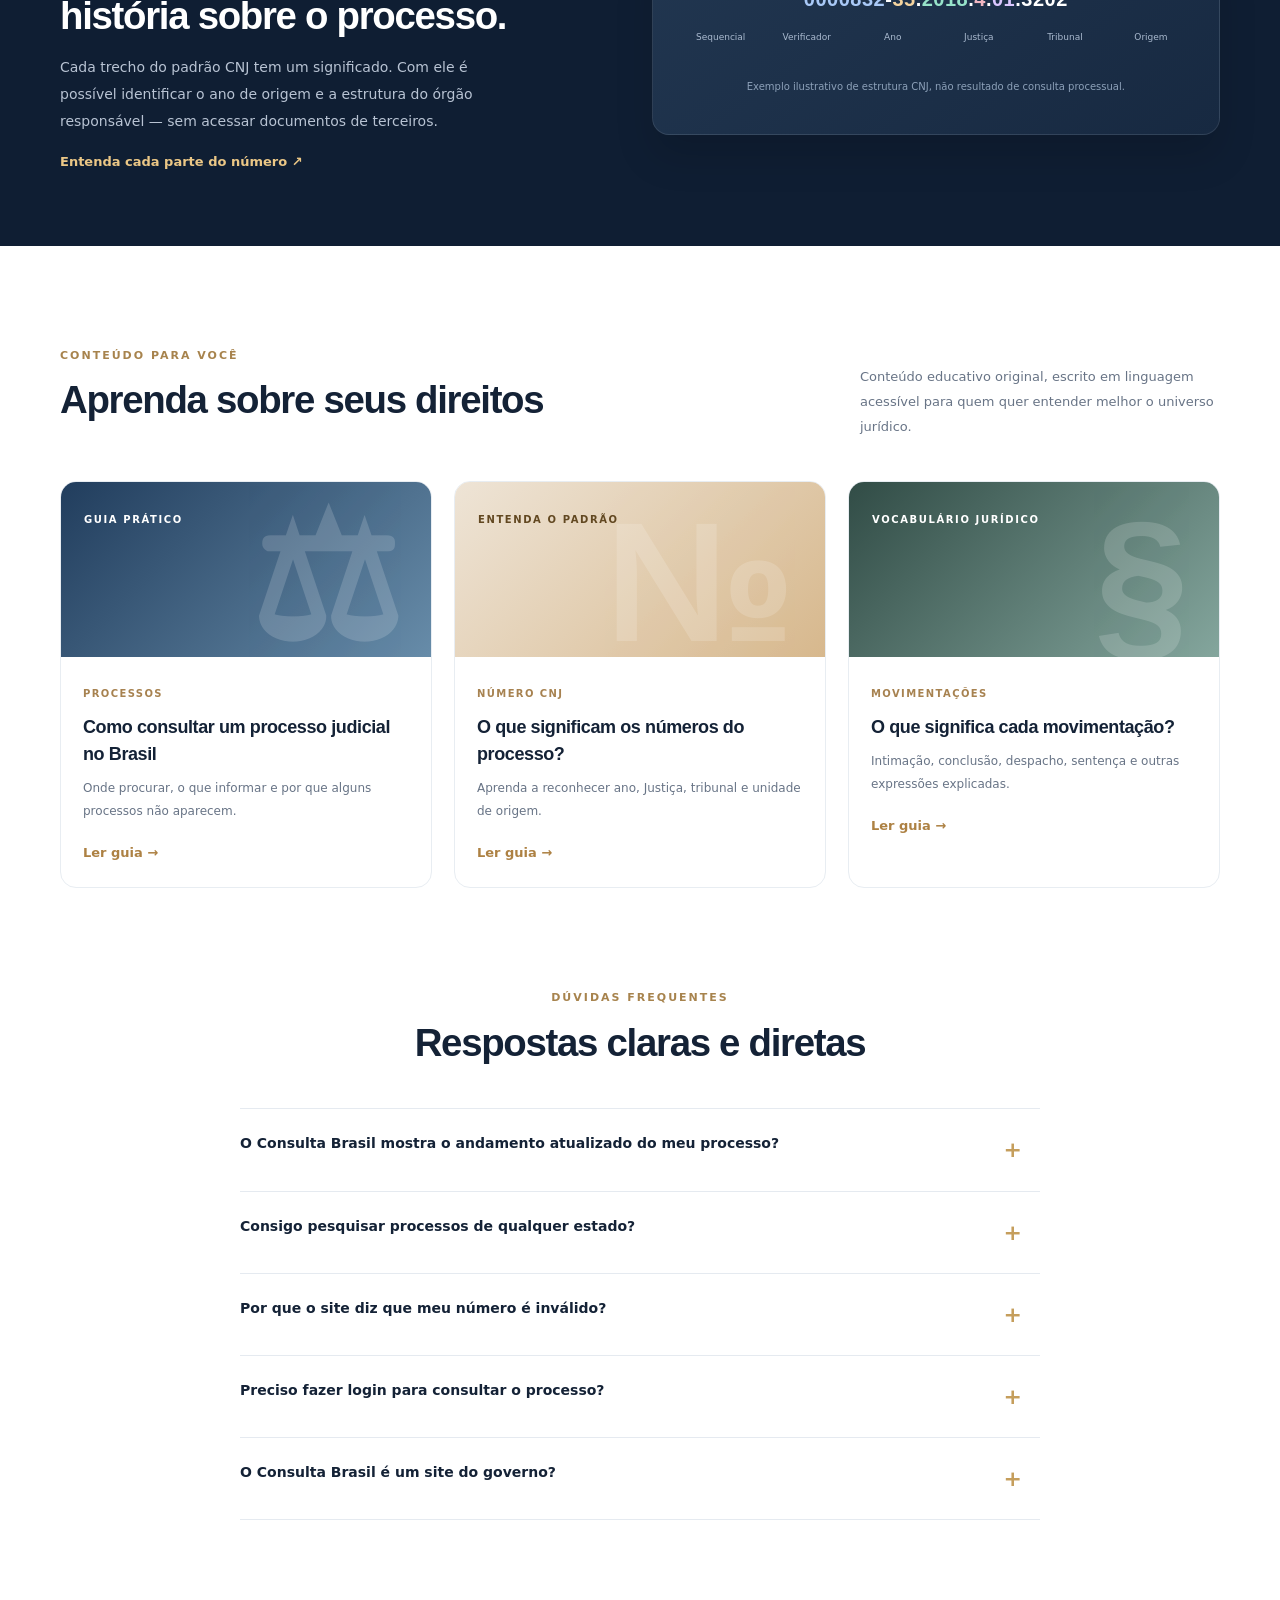
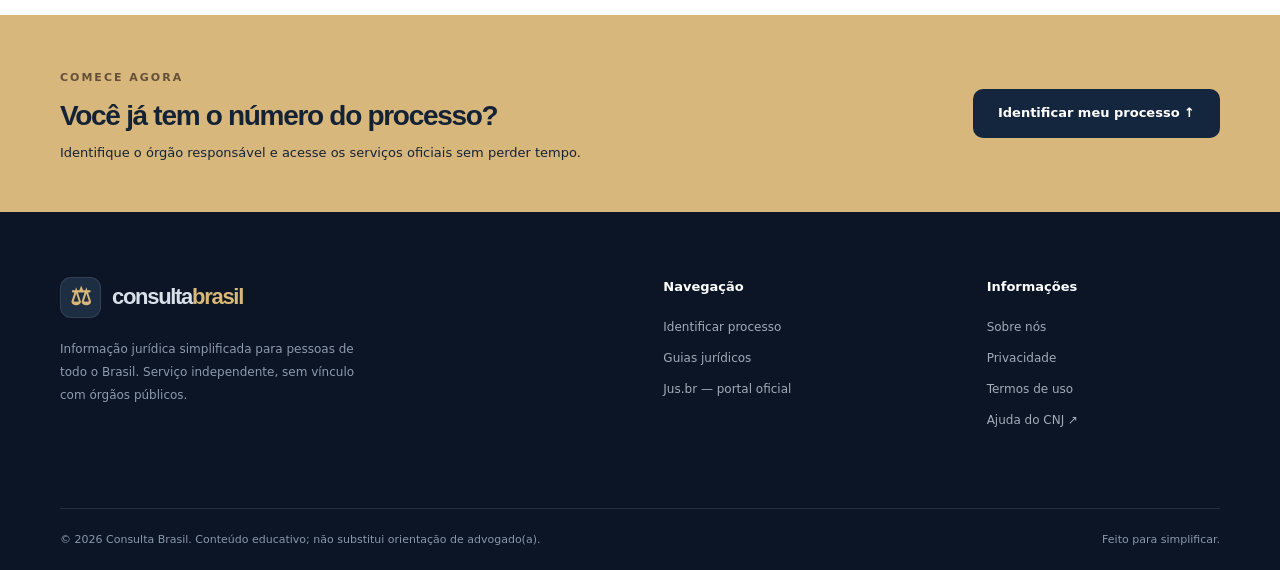
==== commit 2805e2fb: "fix: garantir troca das abas CPF/CNJ mesmo com app.js em cache" ====
--- a/index.html
+++ b/index.html
@@ -8,8 +8,8 @@
   <meta name="robots" content="index,follow" />
   <title>Consulta Brasil — Seu processo, sem complicação</title>
   <link rel="icon" type="image/svg+xml" href="assets/favicon.svg" />
-  <link rel="stylesheet" href="assets/style.css" />
-  <script src="assets/app.js" defer></script>
+  <link rel="stylesheet" href="assets/style.css?v=1.1.2" />
+  <script src="assets/app.js?v=1.1.2" defer></script>
 </head>
 <body>
   <a class="skip" href="#principal">Pular para o conteúdo</a>
@@ -123,4 +123,27 @@
 
   <footer class="footer"><div class="wrap footer-top"><div class="footer-brand"><a class="brand" href="./"><span class="brand-mark" aria-hidden="true">⚖</span><span>consulta<span class="brand-accent">brasil</span></span></a><p>Informação jurídica simplificada para pessoas de todo o Brasil. Serviço independente, sem vínculo com órgãos públicos.</p></div><div><h4>Navegação</h4><a href="#consulta">Identificar processo</a><a href="#guias">Guias jurídicos</a><a href="https://www.jus.br/" target="_blank" rel="noopener noreferrer">Jus.br — portal oficial</a></div><div><h4>Informações</h4><a href="sobre.html">Sobre nós</a><a href="privacidade.html">Privacidade</a><a href="termos.html">Termos de uso</a><a href="https://www.cnj.jus.br/tecnologia-da-informacao-e-comunicacao/justica-4-0/jus-br/perguntas-frequentes/" target="_blank" rel="noopener noreferrer">Ajuda do CNJ ↗</a></div></div><div class="wrap footer-bottom"><span>© <span id="year">2026</span> Consulta Brasil. Conteúdo educativo; não substitui orientação de advogado(a).</span><span>Feito para simplificar.</span></div></footer>
   <div id="toast" class="toast" role="status" aria-live="polite" hidden></div>
+  <!-- Controle independente de abas: funciona mesmo com JavaScript antigo em cache. -->
+  <script>
+    (function () {
+      var cnjTab = document.getElementById('tab-cnj');
+      var cpfTab = document.getElementById('tab-cpf');
+      var cnjForm = document.getElementById('cnj-form');
+      var cpfForm = document.getElementById('cpf-form');
+      var resultArea = document.getElementById('result-area');
+      if (!cnjTab || !cpfTab || !cnjForm || !cpfForm) return;
+      function setMode(cpfEnabled) {
+        cnjForm.hidden = cpfEnabled;
+        cpfForm.hidden = !cpfEnabled;
+        cnjTab.classList.toggle('active', !cpfEnabled);
+        cpfTab.classList.toggle('active', cpfEnabled);
+        cnjTab.setAttribute('aria-selected', String(!cpfEnabled));
+        cpfTab.setAttribute('aria-selected', String(cpfEnabled));
+        if (resultArea) resultArea.hidden = true;
+      }
+      cnjTab.addEventListener('click', function () { setMode(false); });
+      cpfTab.addEventListener('click', function () { setMode(true); });
+      setMode(false);
+    })();
+  </script>
 </body></html>
--- a/assets/style.css
+++ b/assets/style.css
@@ -8,4 +8,14 @@
 /* Inner pages */.subhero{background:#0e1d31;color:white;padding:72px 0}.subhero h1{font:800 clamp(29px,5vw,51px)/1.18 'Manrope',sans-serif;letter-spacing:-1.5px;max-width:800px;margin:17px 0}.subhero p{color:#b4c1d0;max-width:700px;font-size:15px}.reading{padding-top:70px;padding-bottom:100px;max-width:820px}.reading h2{font:800 26px/1.35 'Manrope',sans-serif;letter-spacing:-.6px;margin:38px 0 14px}.reading h3{font:800 19px 'Manrope',sans-serif;margin:28px 0 12px}.reading p,.reading li{color:#45566c;font-size:15px;line-height:1.9}.reading li{margin-bottom:8px}.reading a{color:#1961a0;text-decoration:underline}.reading .notice{padding:16px 20px;border-left:4px solid #cfac72;background:#fcf7ef;border-radius:8px;font-size:14px;color:#4d5360;margin:26px 0}.reading .back{display:inline-block;margin-bottom:20px;font-size:13px;color:#527293;text-decoration:none}
 @media(max-width:980px){.hero-grid{grid-template-columns:1fr 410px;gap:24px}.hero h1{font-size:46px}.nav{gap:14px}.explain-inner{gap:24px}.footer-top{gap:35px}}
 @media(max-width:760px){.wrap{width:min(100% - 34px,620px)}.header-inner{min-height:70px}.header{min-height:70px}.brand{font-size:20px}.brand-mark{width:36px;height:36px}.nav{display:none}.menu-toggle{display:block}.hero{padding:68px 0 60px}.hero-grid{grid-template-columns:1fr;gap:35px}.hero h1{font-size:clamp(35px,8vw,53px)}.hero-copy>p{font-size:15px}.hero-trust{gap:12px;font-size:11px;margin-top:20px}.search-card{padding:25px 22px 18px}.metric-grid{grid-template-columns:1fr;gap:22px;padding:30px 0}.metric-grid>div{border:0;border-bottom:1px solid #dfe6ef;padding:0 0 20px}.metric-grid>div:last-child{padding:0;border:0}.section{padding-top:65px;padding-bottom:65px}.steps,.articles{grid-template-columns:1fr}.explain{padding:60px 0}.explain-inner{grid-template-columns:1fr;gap:27px}.diagram-number{font-size:clamp(13px,3.6vw,20px)}.diagram-chips span{font-size:8px}.section-heading.split{display:block}.result-grid{grid-template-columns:1fr}.result-intro{display:block}.result-pill{display:inline-block;margin-top:8px}.result-actions>*{flex:1}.footer-top{grid-template-columns:1fr 1fr;gap:30px}.footer-brand{grid-column:1/-1}.footer-bottom{display:block}.footer-bottom span{display:block;margin-bottom:9px}.end-banner-inner{display:block}.end-banner .primary{margin-top:23px}.section-heading h2{font-size:31px}}
-@media(prefers-reduced-motion:reduce){*,*::before,*::after{animation-duration:.01ms!important;transition-duration:.01ms!important;scroll-behavior:auto!important}}+@media(prefers-reduced-motion:reduce){*,*::before,*::after{animation-duration:.01ms!important;transition-duration:.01ms!important;scroll-behavior:auto!important}}
+/* Abas de consulta nacional: CPF é somente encaminhamento a portais oficiais. */
+.search-tabs{display:grid;grid-template-columns:1fr 1fr;gap:5px;padding:4px;background:#eff3f8;border-radius:10px;margin:-12px 0 22px}
+.search-tab{background:transparent;border:0;border-radius:8px;padding:11px 6px;color:#718197;font-size:12px;font-weight:800;white-space:nowrap}
+.search-tab.active{color:#142236;background:white;box-shadow:0 2px 9px #1b35501a}
+.court-select{display:block;width:100%;padding:13px 12px;border:1px solid #dae1e9;border-radius:9px;background:white;color:#182b45;font-size:13px;font-weight:700;margin-bottom:19px}
+.court-select:focus-visible{outline:3px solid #9bc6ff;outline-offset:3px}
+.cpf-result{border-radius:12px;padding:17px;margin-top:20px;background:#f0f7f3;border:1px solid #cfe5d6;color:#1d4937}
+.cpf-result>strong{font-size:14px}.cpf-result p{font-size:12px;line-height:1.8;margin:7px 0 15px}
+.cpf-result .result-actions{gap:8px}.cpf-result .secondary,.cpf-result .primary{font-size:11px;min-height:42px;padding:10px}
+.cpf-disclaimer{font-size:11px;color:#748194;line-height:1.7;margin:13px 0 0}
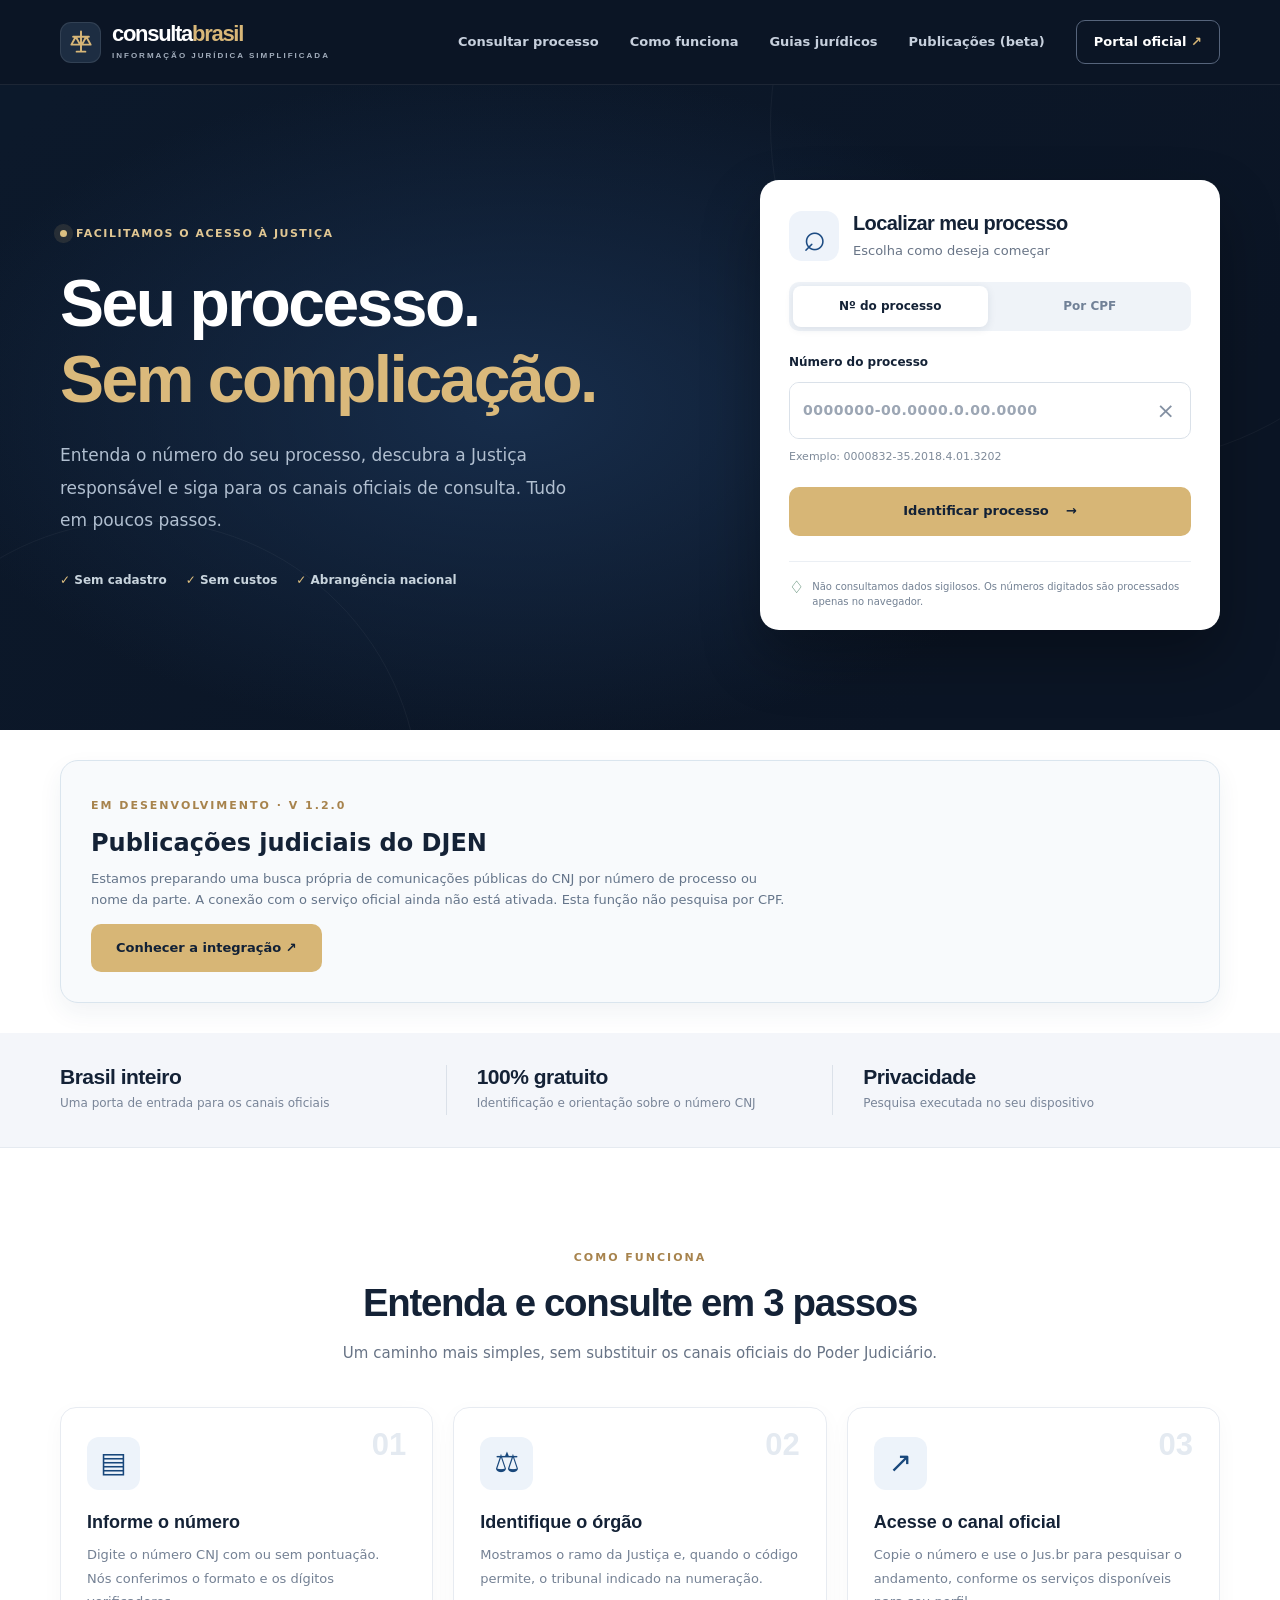
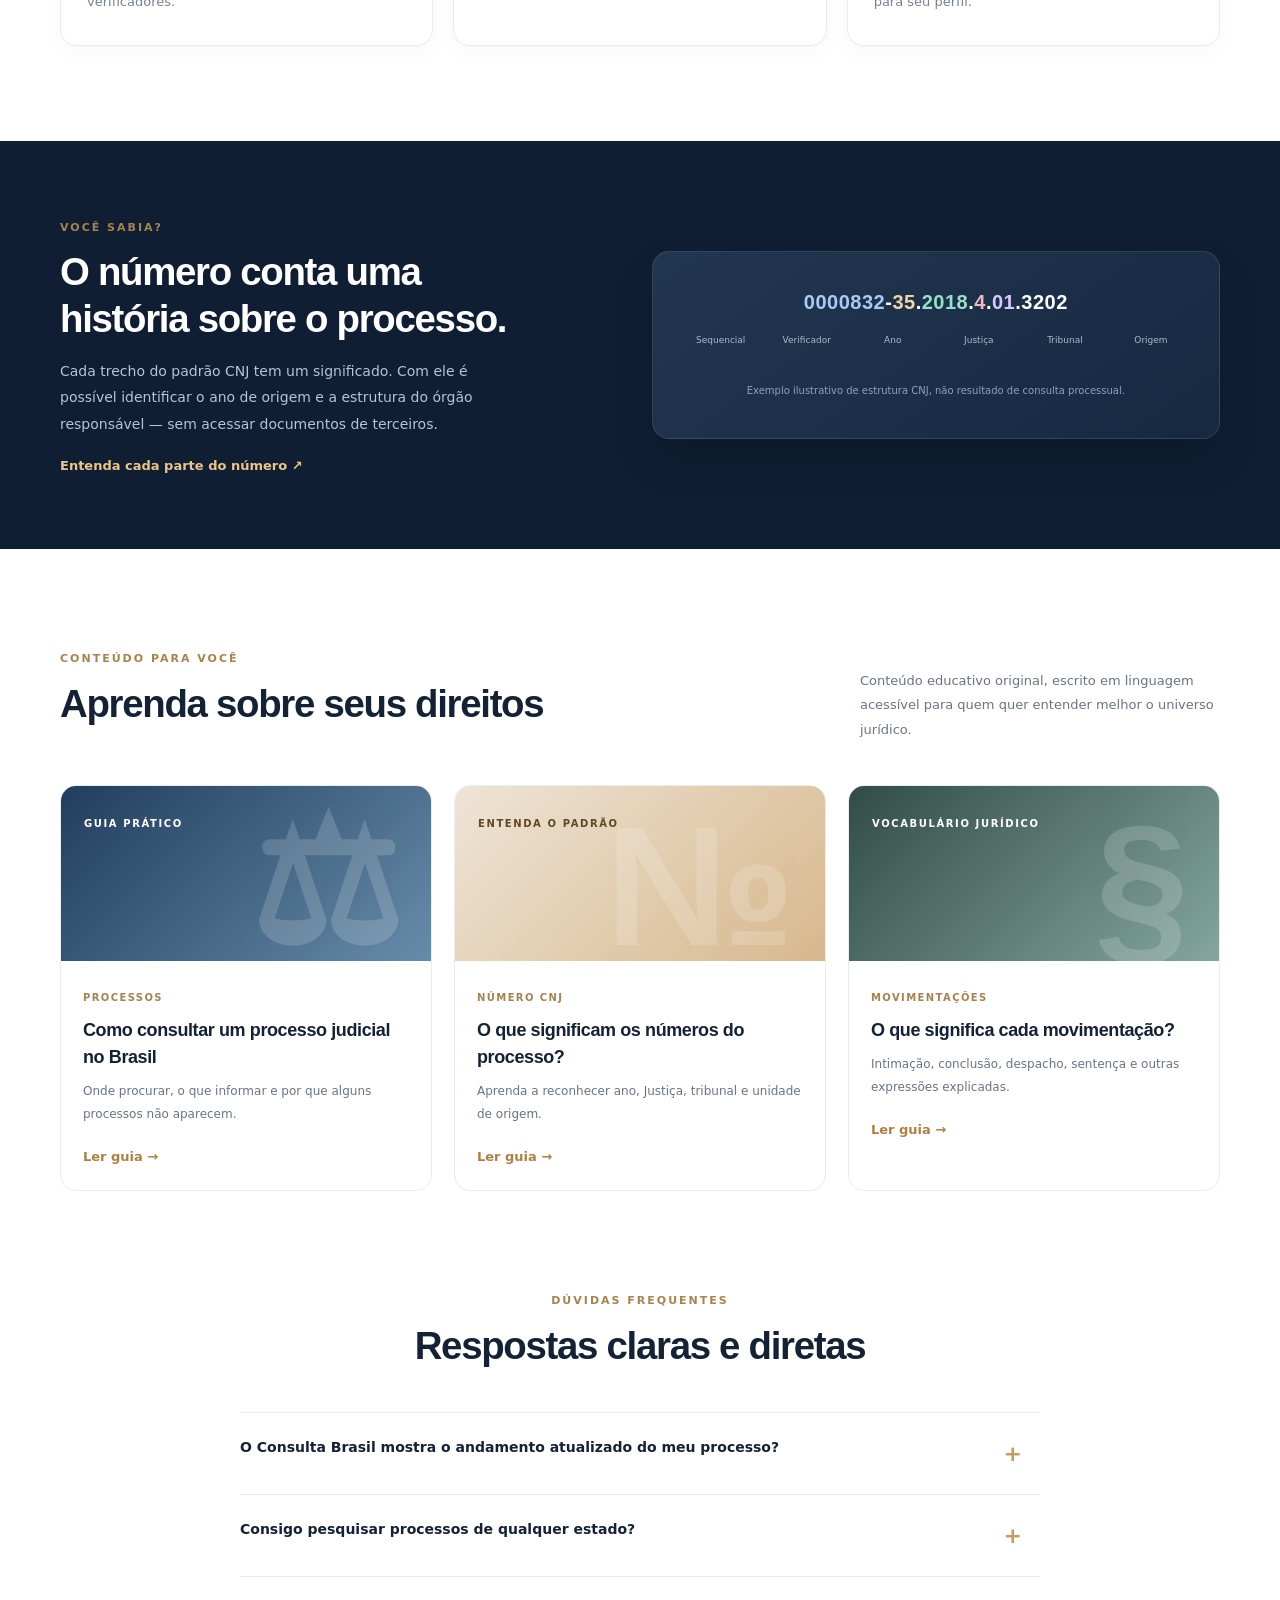
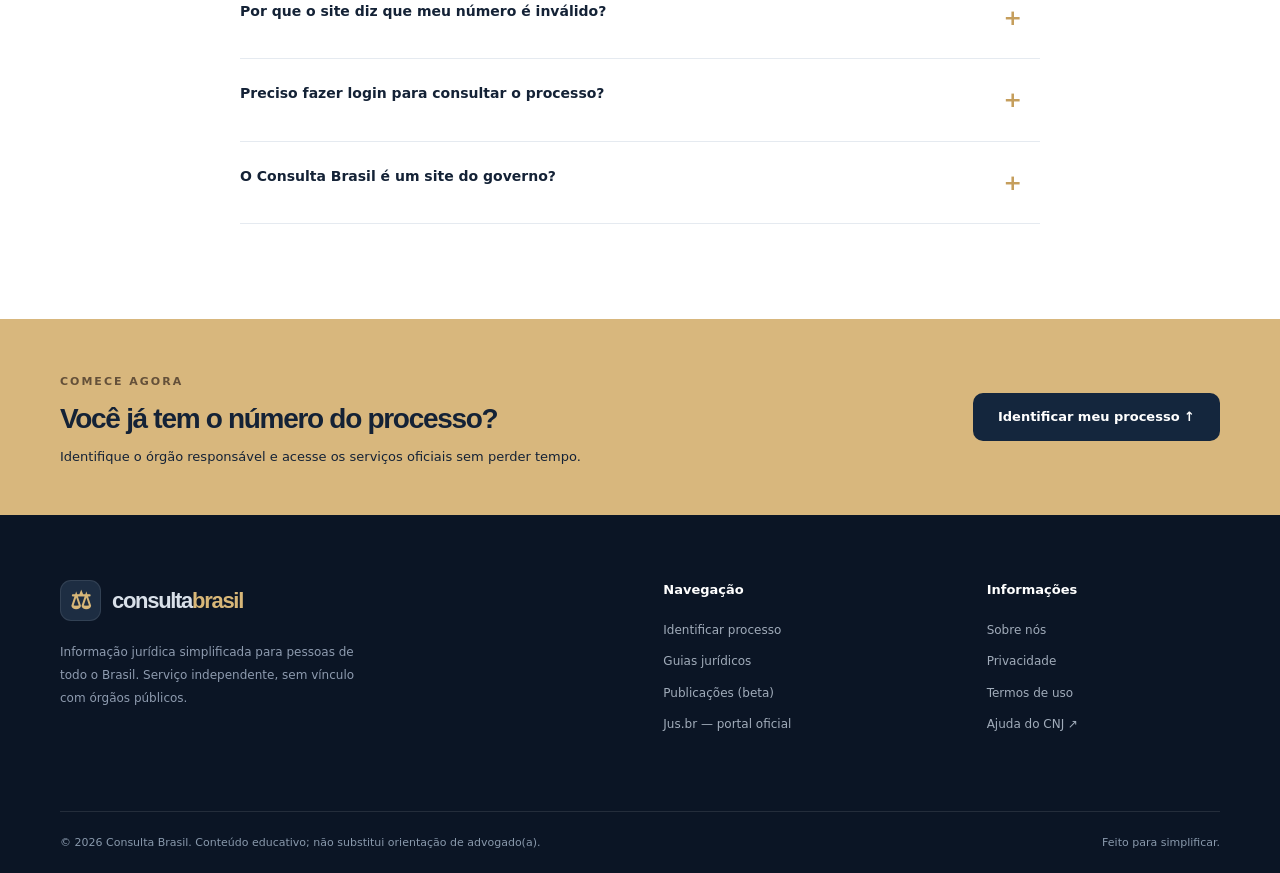
==== commit e90023a5: "feat: adicionar seção de publicações nacionais na página inicial" ====
--- a/index.html
+++ b/index.html
@@ -8,8 +8,8 @@
   <meta name="robots" content="index,follow" />
   <title>Consulta Brasil — Seu processo, sem complicação</title>
   <link rel="icon" type="image/svg+xml" href="assets/favicon.svg" />
-  <link rel="stylesheet" href="assets/style.css?v=1.1.2" />
-  <script src="assets/app.js?v=1.1.2" defer></script>
+  <link rel="stylesheet" href="assets/style.css?v=1.2.0" />
+  <script src="assets/app.js?v=1.2.0" defer></script>
 </head>
 <body>
   <a class="skip" href="#principal">Pular para o conteúdo</a>
@@ -22,13 +22,13 @@
       <nav class="nav" aria-label="Navegação principal">
         <a href="#consulta">Consultar processo</a>
         <a href="#como-funciona">Como funciona</a>
-        <a href="#guias">Guias jurídicos</a>
+        <a href="#guias">Guias jurídicos</a><a href="publicacoes.html">Publicações (beta)</a>
         <a class="nav-cta" href="https://www.jus.br/" target="_blank" rel="noopener noreferrer">Portal oficial <span aria-hidden="true">↗</span></a>
       </nav>
       <button id="mobile-menu" class="menu-toggle" aria-expanded="false" aria-controls="mobile-nav" aria-label="Abrir menu">☰</button>
     </div>
     <nav id="mobile-nav" class="mobile-nav wrap" aria-label="Menu mobile" hidden>
-      <a href="#consulta">Consultar processo</a><a href="#como-funciona">Como funciona</a><a href="#guias">Guias jurídicos</a><a href="https://www.jus.br/" target="_blank" rel="noopener noreferrer">Portal oficial ↗</a>
+      <a href="#consulta">Consultar processo</a><a href="#como-funciona">Como funciona</a><a href="#guias">Guias jurídicos</a><a href="publicacoes.html">Publicações (beta)</a><a href="https://www.jus.br/" target="_blank" rel="noopener noreferrer">Portal oficial ↗</a>
     </nav>
   </header>
 
@@ -90,6 +90,7 @@
       </div>
     </section>
 
+    <section class="wrap" style="padding-top:30px;padding-bottom:30px"><div class="result-panel" style="background:#f8fafc"><span class="kicker">EM DESENVOLVIMENTO · V 1.2.0</span><h2 style="margin:7px 0">Publicações judiciais do DJEN</h2><p style="max-width:700px;color:#65758a;font-size:13px">Estamos preparando uma busca própria de comunicações públicas do CNJ por número de processo ou nome da parte. A conexão com o serviço oficial ainda não está ativada. Esta função não pesquisa por CPF.</p><a class="primary" href="publicacoes.html">Conhecer a integração ↗</a></div></section>
     <section class="metrics"><div class="wrap metric-grid"><div><strong>Brasil inteiro</strong><span>Uma porta de entrada para os canais oficiais</span></div><div><strong>100% gratuito</strong><span>Identificação e orientação sobre o número CNJ</span></div><div><strong>Privacidade</strong><span>Pesquisa executada no seu dispositivo</span></div></div></section>
 
     <section id="como-funciona" class="section wrap"><div class="section-heading center"><span class="kicker">COMO FUNCIONA</span><h2>Entenda e consulte em 3 passos</h2><p>Um caminho mais simples, sem substituir os canais oficiais do Poder Judiciário.</p></div>
@@ -121,7 +122,7 @@
     <section class="end-banner"><div class="wrap end-banner-inner"><div><span class="kicker">COMECE AGORA</span><h2>Você já tem o número do processo?</h2><p>Identifique o órgão responsável e acesse os serviços oficiais sem perder tempo.</p></div><a class="primary light" href="#consulta">Identificar meu processo ↑</a></div></section>
   </main>
 
-  <footer class="footer"><div class="wrap footer-top"><div class="footer-brand"><a class="brand" href="./"><span class="brand-mark" aria-hidden="true">⚖</span><span>consulta<span class="brand-accent">brasil</span></span></a><p>Informação jurídica simplificada para pessoas de todo o Brasil. Serviço independente, sem vínculo com órgãos públicos.</p></div><div><h4>Navegação</h4><a href="#consulta">Identificar processo</a><a href="#guias">Guias jurídicos</a><a href="https://www.jus.br/" target="_blank" rel="noopener noreferrer">Jus.br — portal oficial</a></div><div><h4>Informações</h4><a href="sobre.html">Sobre nós</a><a href="privacidade.html">Privacidade</a><a href="termos.html">Termos de uso</a><a href="https://www.cnj.jus.br/tecnologia-da-informacao-e-comunicacao/justica-4-0/jus-br/perguntas-frequentes/" target="_blank" rel="noopener noreferrer">Ajuda do CNJ ↗</a></div></div><div class="wrap footer-bottom"><span>© <span id="year">2026</span> Consulta Brasil. Conteúdo educativo; não substitui orientação de advogado(a).</span><span>Feito para simplificar.</span></div></footer>
+  <footer class="footer"><div class="wrap footer-top"><div class="footer-brand"><a class="brand" href="./"><span class="brand-mark" aria-hidden="true">⚖</span><span>consulta<span class="brand-accent">brasil</span></span></a><p>Informação jurídica simplificada para pessoas de todo o Brasil. Serviço independente, sem vínculo com órgãos públicos.</p></div><div><h4>Navegação</h4><a href="#consulta">Identificar processo</a><a href="#guias">Guias jurídicos</a><a href="publicacoes.html">Publicações (beta)</a><a href="https://www.jus.br/" target="_blank" rel="noopener noreferrer">Jus.br — portal oficial</a></div><div><h4>Informações</h4><a href="sobre.html">Sobre nós</a><a href="privacidade.html">Privacidade</a><a href="termos.html">Termos de uso</a><a href="https://www.cnj.jus.br/tecnologia-da-informacao-e-comunicacao/justica-4-0/jus-br/perguntas-frequentes/" target="_blank" rel="noopener noreferrer">Ajuda do CNJ ↗</a></div></div><div class="wrap footer-bottom"><span>© <span id="year">2026</span> Consulta Brasil. Conteúdo educativo; não substitui orientação de advogado(a).</span><span>Feito para simplificar.</span></div></footer>
   <div id="toast" class="toast" role="status" aria-live="polite" hidden></div>
   <!-- Controle independente de abas: funciona mesmo com JavaScript antigo em cache. -->
   <script>
--- a/assets/style.css
+++ b/assets/style.css
@@ -19,3 +19,21 @@
 .cpf-result>strong{font-size:14px}.cpf-result p{font-size:12px;line-height:1.8;margin:7px 0 15px}
 .cpf-result .result-actions{gap:8px}.cpf-result .secondary,.cpf-result .primary{font-size:11px;min-height:42px;padding:10px}
 .cpf-disclaimer{font-size:11px;color:#748194;line-height:1.7;margin:13px 0 0}
+
+/* V 1.2 — Publicações do DJEN */
+.publication-layout{display:grid;grid-template-columns:minmax(0,500px) minmax(0,1fr);gap:44px;align-items:start}
+.publication-search{border:1px solid #e5eaf0;box-shadow:0 11px 27px #16253d18}
+.notice-inline{font-size:12px;border-left:3px solid #c49e59;background:#fcf7ee;color:#57482e;padding:14px;margin-bottom:24px;border-radius:7px;line-height:1.7}
+.publication-search .primary:disabled{cursor:not-allowed;opacity:.55}
+.publication-explain h2{font:800 32px/1.3 'Manrope',sans-serif;letter-spacing:-1px}
+.publication-explain h3{font:800 18px 'Manrope',sans-serif;margin:26px 0 10px}
+.publication-explain p,.publication-explain li{font-size:14px;line-height:1.8;color:#58697e}
+.publication-note{padding:18px 20px;background:#eef4fa;border:1px solid #d7e4f1;border-radius:12px;margin:23px 0}
+.publication-note strong{font-size:13px;color:#26476c}
+.publication-note p{font-size:12px;margin:6px 0 0}
+.publication-results{margin-top:35px;scroll-margin-top:20px}
+.publication-items{display:grid;grid-template-columns:repeat(2,minmax(0,1fr));gap:15px}
+.publication-result{border:1px solid #e2e8f1;border-radius:12px;padding:22px;overflow-wrap:anywhere}
+.publication-result p{font-size:12px;color:#546478;line-height:1.7;margin-bottom:8px}
+.publication-result strong{color:#172b46}
+@media(max-width:790px){.publication-layout{grid-template-columns:1fr;gap:25px}.publication-items{grid-template-columns:1fr}}
